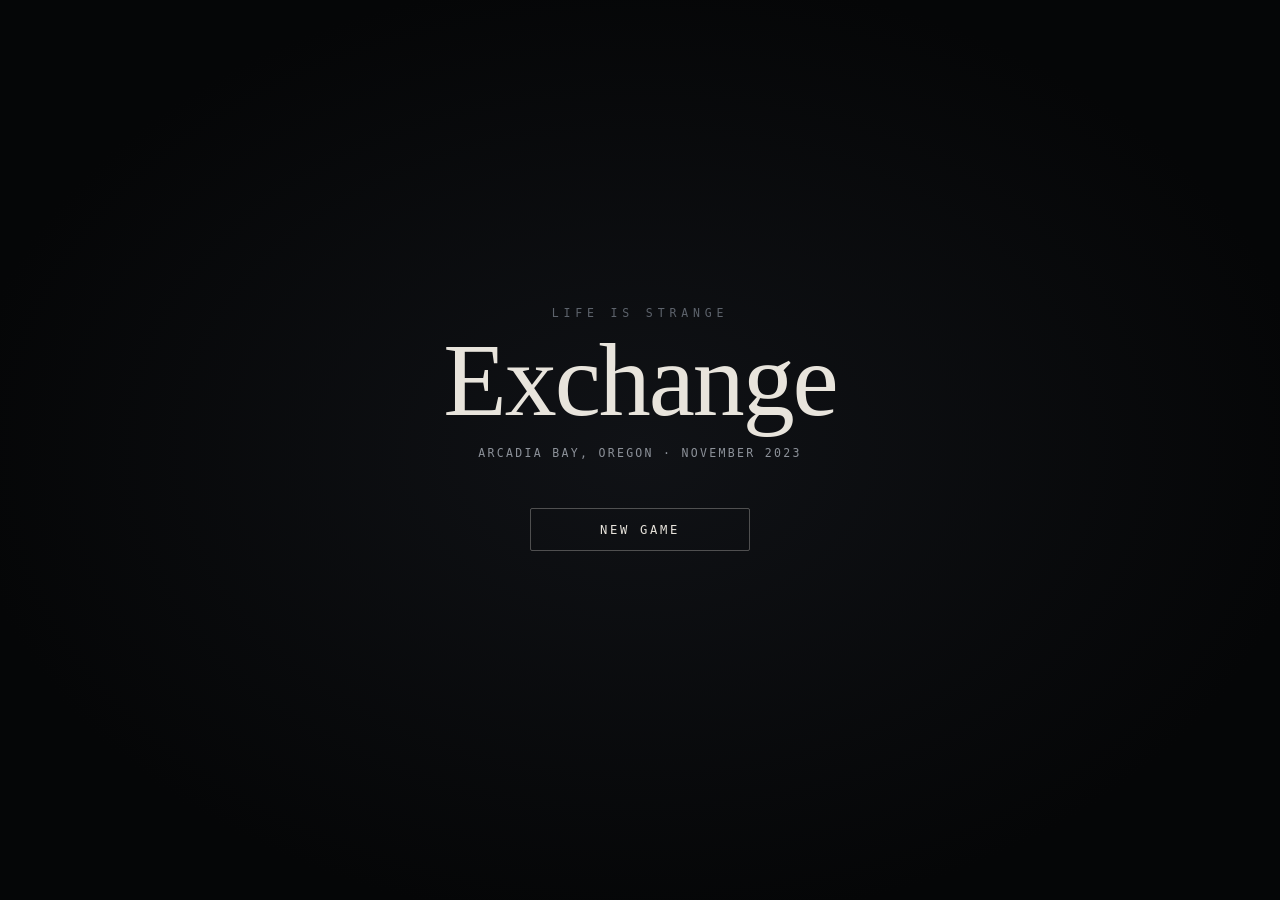
==== index.html @ 0673aedf "Episode 1 complete: engine, script, and the eleven frames Front-end only — HTML, CSS, vanilla JS. No" ====
<!DOCTYPE html>
<html lang="en">
<head>
  <meta charset="UTF-8">
  <meta name="viewport" content="width=device-width, initial-scale=1.0">
  <title>Life Is Strange: Exchange</title>
  <link rel="stylesheet" href="css/reset.css">
  <link rel="stylesheet" href="css/theme.css">
  <link rel="stylesheet" href="css/layout.css">
  <link rel="stylesheet" href="css/dialogue.css">
  <link rel="stylesheet" href="css/thoughts.css">
  <link rel="stylesheet" href="css/beacon.css">
  <link rel="stylesheet" href="css/anomaly.css">
</head>
<body>

  <!-- ===== Main viewport ===== -->
  <main id="stage" class="stage" aria-label="Game viewport">
    <div id="backdrop" class="backdrop"></div>
    <div id="portraits" class="portraits" aria-hidden="true"></div>
    <div class="grain" aria-hidden="true"></div>
    <div class="vignette" aria-hidden="true"></div>

    <!-- [ ] place & time banner — Creative Director's field -->
    <header id="slate" class="slate" hidden>
      <span id="slate-location" class="slate__location"></span>
      <span id="slate-time" class="slate__time"></span>
      <span id="slate-weather" class="slate__weather"></span>
    </header>

    <!-- Silent Empathy: internal thoughts, deliberately not buttons -->
    <div id="thoughts" class="thoughts" role="group" aria-label="Internal thoughts" hidden></div>

    <!-- ===== Dialogue engine ===== -->
    <section id="dialogue" class="dialogue" role="log" aria-live="polite" hidden>
      <div class="dialogue__box">
        <p id="speaker" class="dialogue__speaker" hidden></p>
        <p id="action" class="dialogue__action" hidden></p>
        <p id="line" class="dialogue__line"></p>
        <span id="advance" class="dialogue__advance" aria-hidden="true">▾</span>
      </div>
    </section>

    <!-- Episode 1 set piece: the eleven frames, shown rather than described -->
    <div id="anomaly" class="anomaly" role="dialog" aria-label="Footage viewer" hidden></div>

    <button id="beacon-toggle" class="beacon-toggle" aria-controls="beacon" aria-expanded="false">
      <span class="beacon-toggle__glyph" aria-hidden="true">◗</span>
      <span class="beacon-toggle__label">Beacon</span>
      <span id="beacon-badge" class="beacon-toggle__badge" hidden>0</span>
    </button>
  </main>

  <!-- ===== Beacon: slide-out phone ===== -->
  <aside id="beacon" class="beacon" aria-label="Beacon" aria-hidden="true">
    <div class="beacon__device">
      <div class="beacon__statusbar">
        <span id="beacon-carrier">ARCADIA BAY</span>
        <span id="beacon-clock">7:42</span>
        <span class="beacon__battery" aria-label="Battery">▮</span>
      </div>
      <div id="beacon-screen" class="beacon__screen"></div>
      <button id="beacon-home" class="beacon__home" aria-label="Home">◯</button>
    </div>
  </aside>

  <!-- ===== Title / menu ===== -->
  <div id="menu" class="menu">
    <div class="menu__inner">
      <p class="menu__eyebrow">Life Is Strange</p>
      <h1 class="menu__title">Exchange</h1>
      <p class="menu__sub">Arcadia Bay, Oregon &middot; November 2023</p>
      <div class="menu__actions">
        <button id="btn-continue" class="menu__btn" hidden>Continue</button>
        <button id="btn-new" class="menu__btn menu__btn--primary">New Game</button>
      </div>
      <p id="menu-note" class="menu__note"></p>
    </div>
  </div>

  <script type="module" src="js/main.js"></script>
</body>
</html>
---- css/theme.css ----
/* Late-autumn Arcadia Bay: rust, moss, fog. Cold blue reserved for night + water. */

:root {
  --ink:            #0b0c0e;
  --ink-soft:       #14161a;
  --fog:            #8c9199;
  --fog-dim:        #5d636c;
  --bone:           #e8e4dc;
  --bone-dim:       #b9b3a8;

  --rust:           #b4623a;
  --rust-dim:       #7d4529;
  --moss:           #6d7a5c;
  --amber-warm:     #d9a441;
  --cold:           #4d7a97;
  --cold-deep:      #24384a;

  --accent:         var(--rust);
  --thought:        #cfd6dd;

  --box-bg:         rgba(9, 10, 12, 0.86);
  --box-edge:       rgba(232, 228, 220, 0.14);

  --font-display:   ui-serif, Georgia, "Times New Roman", serif;
  --font-body:      ui-sans-serif, system-ui, -apple-system, "Segoe UI", Roboto, sans-serif;
  --font-mono:      ui-monospace, "Cascadia Mono", Consolas, monospace;

  --ease:           cubic-bezier(0.22, 0.61, 0.36, 1);
  --slow:           720ms;
  --med:            340ms;
  --fast:           160ms;

  --stage-max:      1600px;
  --beacon-w:       clamp(300px, 26vw, 360px);
}

/* Background placeholders. Swap these class bodies for real art later —
   nothing in /js references the gradients, only the class name. */
.bg--void        { background: radial-gradient(circle at 50% 40%, #16181c, #08090b 70%); }

.bg--dorm-morning {
  background:
    linear-gradient(180deg, rgba(217,164,65,0.10) 0%, rgba(0,0,0,0) 42%),
    linear-gradient(100deg, #2a2b2e 0%, #33343a 38%, #4a4640 62%, #262728 100%);
}

.bg--hallway {
  background:
    linear-gradient(180deg, rgba(140,145,153,0.14), rgba(0,0,0,0) 55%),
    linear-gradient(90deg, #24262a, #34363c 50%, #1e2023);
}

.bg--lighthouse-dusk {
  background:
    radial-gradient(ellipse at 72% 30%, rgba(217,164,65,0.22), rgba(0,0,0,0) 55%),
    linear-gradient(180deg, #3a3f4a 0%, #2b323d 45%, #171b21 100%);
}

.bg--pool-night {
  background:
    radial-gradient(ellipse at 50% 75%, rgba(77,122,151,0.38), rgba(0,0,0,0) 62%),
    linear-gradient(180deg, #0d1319 0%, #142230 60%, #0a1016 100%);
}

.bg--diner {
  background:
    radial-gradient(ellipse at 22% 38%, rgba(217,164,65,0.20), rgba(0,0,0,0) 52%),
    linear-gradient(120deg, #2c2622 0%, #3d332a 40%, #241f1c 100%);
}

.bg--studio {
  background:
    linear-gradient(180deg, rgba(232,228,220,0.09), rgba(0,0,0,0) 40%),
    linear-gradient(115deg, #2a2d2e 0%, #34383a 45%, #202324 100%);
}

.bg--quad {
  background:
    radial-gradient(ellipse at 60% 22%, rgba(140,145,153,0.20), rgba(0,0,0,0) 58%),
    linear-gradient(170deg, #3b4038 0%, #2f3630 48%, #1d211d 100%);
}

.bg--rear-steps {
  background:
    radial-gradient(ellipse at 30% 82%, rgba(217,164,65,0.12), rgba(0,0,0,0) 50%),
    linear-gradient(190deg, #262a2f 0%, #1e2226 55%, #14171a 100%);
}

.bg--media-lab {
  background:
    radial-gradient(ellipse at 48% 58%, rgba(77,122,151,0.24), rgba(0,0,0,0) 55%),
    linear-gradient(180deg, #14181d 0%, #191e24 50%, #0c0f12 100%);
}

.bg--dorm-night {
  background:
    radial-gradient(ellipse at 62% 66%, rgba(77,122,151,0.18), rgba(0,0,0,0) 48%),
    linear-gradient(200deg, #12151a 0%, #171b21 55%, #0a0c0f 100%);
}
---- css/layout.css ----
body {
  background: var(--ink);
  color: var(--bone);
  font-family: var(--font-body);
  overflow: hidden;
}

/* ===== Stage ===== */
.stage {
  position: relative;
  width: 100%;
  height: 100dvh;
  overflow: hidden;
  cursor: pointer;
}

.backdrop {
  position: absolute;
  inset: -2%;
  transition: opacity var(--slow) var(--ease), filter var(--slow) var(--ease);
  animation: drift 38s ease-in-out infinite alternate;
}

@keyframes drift {
  from { transform: scale(1.04) translate3d(-0.6%, -0.4%, 0); }
  to   { transform: scale(1.09) translate3d(0.6%, 0.4%, 0); }
}

.backdrop.is-dimmed { filter: brightness(0.55) saturate(0.8); }

/* ===== Grain + vignette (cheap, CSS-only) ===== */
.grain {
  position: absolute;
  inset: 0;
  pointer-events: none;
  opacity: 0.28;
  mix-blend-mode: overlay;
  background-image: url("data:image/svg+xml,%3Csvg xmlns='http://www.w3.org/2000/svg' width='140' height='140'%3E%3Cfilter id='n'%3E%3CfeTurbulence type='fractalNoise' baseFrequency='0.85' numOctaves='3'/%3E%3C/filter%3E%3Crect width='140' height='140' filter='url(%23n)' opacity='0.5'/%3E%3C/svg%3E");
  animation: grain-shift 900ms steps(3) infinite;
}

@keyframes grain-shift {
  0%   { transform: translate(0, 0); }
  33%  { transform: translate(-3px, 2px); }
  66%  { transform: translate(2px, -3px); }
  100% { transform: translate(0, 0); }
}

.vignette {
  position: absolute;
  inset: 0;
  pointer-events: none;
  background: radial-gradient(ellipse at 50% 45%, rgba(0,0,0,0) 42%, rgba(0,0,0,0.72) 100%);
}

/* ===== [ ] Place & time slate ===== */
.slate {
  position: absolute;
  top: clamp(1.6rem, 5vh, 3.4rem);
  left: clamp(1.6rem, 5vw, 4rem);
  display: flex;
  flex-direction: column;
  gap: 0.28rem;
  padding-left: 0.95rem;
  border-left: 1px solid var(--accent);
  animation: slate-in 1.1s var(--ease) both;
  pointer-events: none;
}

@keyframes slate-in {
  from { opacity: 0; transform: translateX(-12px); }
  to   { opacity: 1; transform: none; }
}

.slate.is-fading { opacity: 0; transition: opacity 1.4s var(--ease); }

.slate__location {
  font-family: var(--font-display);
  font-size: clamp(1.05rem, 2vw, 1.45rem);
  letter-spacing: 0.01em;
  color: var(--bone);
}

.slate__time,
.slate__weather {
  font-family: var(--font-mono);
  font-size: 0.74rem;
  letter-spacing: 0.14em;
  text-transform: uppercase;
  color: var(--fog);
}

.slate__weather { color: var(--fog-dim); }

/* ===== Portraits (CSS placeholders — drop real art into /assets/portraits later) ===== */
.portraits {
  position: absolute;
  inset: 0;
  display: flex;
  align-items: flex-end;
  justify-content: center;
  gap: 4vw;
  padding-bottom: 21vh;
}

.portrait {
  --hue: 30;
  position: relative;
  width: clamp(120px, 13vw, 190px);
  aspect-ratio: 3 / 4;
  border-radius: 3px;
  display: grid;
  place-items: center;
  background:
    linear-gradient(170deg,
      hsl(var(--hue) 22% 34% / 0.92),
      hsl(var(--hue) 18% 14% / 0.95));
  box-shadow: 0 24px 60px rgba(0,0,0,0.55);
  filter: brightness(0.42) saturate(0.55);
  transform: translateY(10px);
  opacity: 0;
  transition:
    filter var(--med) var(--ease),
    transform var(--med) var(--ease),
    opacity var(--med) var(--ease);
}

.portrait.is-visible { opacity: 1; transform: none; }
.portrait.is-speaking { filter: none; transform: translateY(-8px); }

.portrait__initials {
  font-family: var(--font-display);
  font-size: clamp(1.6rem, 3vw, 2.4rem);
  letter-spacing: 0.06em;
  color: hsl(var(--hue) 30% 88% / 0.5);
}

.portrait__name {
  position: absolute;
  bottom: -1.6rem;
  font-family: var(--font-mono);
  font-size: 0.66rem;
  letter-spacing: 0.16em;
  text-transform: uppercase;
  color: var(--fog-dim);
}

/* ===== Title menu ===== */
.menu {
  position: fixed;
  inset: 0;
  z-index: 40;
  display: grid;
  place-items: center;
  background: radial-gradient(ellipse at 50% 50%, #101216, #050607 75%);
  transition: opacity var(--slow) var(--ease), visibility var(--slow);
}

.menu.is-gone { opacity: 0; visibility: hidden; pointer-events: none; }

.menu__inner { text-align: center; padding: 2rem; }

.menu__eyebrow {
  font-family: var(--font-mono);
  font-size: 0.72rem;
  letter-spacing: 0.42em;
  text-transform: uppercase;
  color: var(--fog-dim);
  margin-bottom: 0.7rem;
}

.menu__title {
  font-family: var(--font-display);
  font-weight: 400;
  font-size: clamp(3rem, 9vw, 6.5rem);
  line-height: 0.95;
  letter-spacing: -0.02em;
  color: var(--bone);
}

.menu__sub {
  margin-top: 1rem;
  font-family: var(--font-mono);
  font-size: 0.72rem;
  letter-spacing: 0.2em;
  text-transform: uppercase;
  color: var(--fog);
}

.menu__actions {
  margin-top: 3rem;
  display: flex;
  flex-direction: column;
  gap: 0.75rem;
  align-items: center;
}

.menu__btn {
  min-width: 220px;
  padding: 0.85rem 1.5rem;
  font-family: var(--font-mono);
  font-size: 0.76rem;
  letter-spacing: 0.22em;
  text-transform: uppercase;
  color: var(--bone-dim);
  border: 1px solid var(--box-edge);
  border-radius: 2px;
  transition: color var(--fast), border-color var(--fast), background var(--fast);
}

.menu__btn:hover {
  color: var(--bone);
  border-color: var(--accent);
  background: rgba(180, 98, 58, 0.08);
}

.menu__btn--primary { color: var(--bone); border-color: rgba(232,228,220,0.3); }

.menu__note {
  margin-top: 2rem;
  font-family: var(--font-mono);
  font-size: 0.66rem;
  letter-spacing: 0.1em;
  color: var(--fog-dim);
  min-height: 1em;
}

@media (prefers-reduced-motion: reduce) {
  .backdrop, .grain { animation: none; }
  * { transition-duration: 1ms !important; }
}
---- css/dialogue.css ----
.dialogue {
  position: absolute;
  left: 50%;
  bottom: clamp(1.4rem, 4vh, 3rem);
  transform: translateX(-50%);
  width: min(92vw, 900px);
  z-index: 10;
  animation: box-in var(--med) var(--ease) both;
}

@keyframes box-in {
  from { opacity: 0; transform: translate(-50%, 14px); }
  to   { opacity: 1; transform: translate(-50%, 0); }
}

.dialogue__box {
  position: relative;
  padding: 1.5rem clamp(1.4rem, 3vw, 2.4rem) 1.7rem;
  background: var(--box-bg);
  border-top: 1px solid var(--box-edge);
  border-radius: 2px;
  backdrop-filter: blur(14px) saturate(0.85);
  -webkit-backdrop-filter: blur(14px) saturate(0.85);
  box-shadow: 0 -8px 50px rgba(0,0,0,0.5);
  min-height: 8.2rem;
}

/* thin accent rule that picks up the speaker's hue */
.dialogue__box::before {
  content: "";
  position: absolute;
  top: -1px;
  left: 0;
  width: 3.5rem;
  height: 1px;
  background: hsl(var(--speaker-hue, 20) 55% 60%);
  transition: width var(--med) var(--ease), background var(--med) var(--ease);
}

.dialogue__speaker {
  font-family: var(--font-mono);
  font-size: 0.72rem;
  letter-spacing: 0.26em;
  text-transform: uppercase;
  color: hsl(var(--speaker-hue, 20) 45% 68%);
  margin-bottom: 0.6rem;
}

.dialogue__action {
  font-family: var(--font-body);
  font-style: italic;
  font-size: 0.86rem;
  color: var(--fog);
  margin-bottom: 0.5rem;
}

.dialogue__action::before { content: "("; }
.dialogue__action::after  { content: ")"; }

.dialogue__line {
  font-size: clamp(1.02rem, 1.55vw, 1.24rem);
  line-height: 1.62;
  color: var(--bone);
  min-height: 1.62em;
}

/* Fiz's internal monologue. It carries most of the characterisation and all of
   the unreliable narration, so it must never be mistaken for someone speaking:
   no speaker plate, no accent rule, no hard edge — a different voice entirely. */
.dialogue.is-thought .dialogue__box {
  background: rgba(7, 8, 10, 0.62);
  border-top-color: transparent;
  box-shadow: none;
}

.dialogue.is-thought .dialogue__box::before { width: 0; }

.dialogue.is-thought .dialogue__line {
  font-family: var(--font-display);
  font-style: italic;
  font-size: clamp(1rem, 1.5vw, 1.18rem);
  color: var(--thought);
  opacity: 0.9;
  letter-spacing: 0.012em;
  text-shadow: 0 2px 22px rgba(0, 0, 0, 0.85);
}

.dialogue__caret {
  display: inline-block;
  width: 0.55ch;
  margin-left: 0.08em;
  background: var(--accent);
  animation: blink 1s steps(2) infinite;
}

@keyframes blink { 50% { opacity: 0; } }

.dialogue__advance {
  position: absolute;
  right: 1.3rem;
  bottom: 0.85rem;
  font-size: 0.8rem;
  color: var(--fog-dim);
  opacity: 0;
  transition: opacity var(--fast);
  animation: nudge 1.5s ease-in-out infinite;
}

.dialogue.is-ready .dialogue__advance { opacity: 1; }

@keyframes nudge {
  0%, 100% { transform: translateY(0); }
  50%      { transform: translateY(3px); }
}
---- css/thoughts.css ----
/* Silent Empathy.
   These must never read as UI. No borders, no fills, no hit-boxes you can see.
   Intrusive thought first, interface second.

   Two kinds, and the difference between them IS the mechanic:
     .thought--spoken  — something Fiz says out loud. Upright, quoted, present.
     .thought--silent  — something he does, or pointedly doesn't. Drifting, italic.
   Choosing silence has to feel like a choice, not like declining to pick one. */

.thoughts {
  position: absolute;
  left: 50%;
  bottom: 26vh;
  transform: translateX(-50%);
  z-index: 12;
  width: min(88vw, 780px);
  display: flex;
  flex-direction: column;
  align-items: center;
  gap: clamp(1.5rem, 4vh, 2.9rem);
  pointer-events: none;
}

.thoughts.is-open { pointer-events: auto; }

.thought {
  position: relative;
  padding: 0.35rem 0.9rem;
  font-family: var(--font-display);
  font-style: italic;
  font-size: clamp(1.02rem, 1.7vw, 1.34rem);
  line-height: 1.4;
  text-align: center;
  color: var(--thought);
  opacity: 0;
  letter-spacing: 0.035em;
  text-shadow: 0 2px 24px rgba(0,0,0,0.9);
  transition:
    opacity var(--med) var(--ease),
    letter-spacing var(--med) var(--ease),
    filter var(--med) var(--ease);
  animation: thought-breathe 7s ease-in-out infinite;
  will-change: transform, opacity;
}

/* staggered surfacing — thoughts don't arrive as a list, they arrive one at a time */
.thought.is-surfaced { opacity: 0.34; }
.thought:nth-child(1) { animation-delay: 0s;    transition-delay: 0ms; }
.thought:nth-child(2) { animation-delay: -2.3s; transition-delay: 220ms; }
.thought:nth-child(3) { animation-delay: -4.6s; transition-delay: 440ms; }
.thought:nth-child(4) { animation-delay: -1.1s; transition-delay: 660ms; }

@keyframes thought-breathe {
  0%, 100% { transform: translate3d(0, 0, 0); }
  25%      { transform: translate3d(-4px, -6px, 0); }
  50%      { transform: translate3d(3px, -2px, 0); }
  75%      { transform: translate3d(-2px, 5px, 0); }
}

/* approach, don't click: it resolves as you get near it */
.thought:hover,
.thought:focus-visible {
  opacity: 1;
  letter-spacing: 0.005em;
  filter: drop-shadow(0 0 18px rgba(207, 214, 221, 0.16));
  outline: none;
}

/* the only "affordance" — a hairline that draws itself under the thought */
.thought::after {
  content: "";
  position: absolute;
  left: 50%;
  bottom: 0;
  width: 0;
  height: 1px;
  background: linear-gradient(90deg,
    rgba(207,214,221,0) 0%,
    rgba(207,214,221,0.55) 50%,
    rgba(207,214,221,0) 100%);
  transform: translateX(-50%);
  transition: width var(--med) var(--ease);
}

.thought:hover::after,
.thought:focus-visible::after { width: 100%; }

/* ---- spoken: it sits up and waits to be said ---- */
.thought--spoken {
  font-family: var(--font-body);
  font-style: normal;
  font-size: clamp(0.98rem, 1.5vw, 1.16rem);
  letter-spacing: 0.005em;
  color: var(--bone);
  animation: none;                 /* speech doesn't drift */
}

.thought--spoken.is-surfaced { opacity: 0.46; }

.thought--spoken::before,
.thought--spoken::after {
  color: var(--accent);
  opacity: 0.55;
}

.thought--spoken::before { content: "“"; margin-right: 0.1em; }

/* the hairline lives on ::after for silent thoughts, so spoken ones get a
   closing quote instead and their own underline via box-shadow on hover */
.thought--spoken::after {
  content: "”";
  position: static;
  width: auto;
  height: auto;
  background: none;
  transform: none;
  margin-left: 0.1em;
}

.thought--spoken:hover,
.thought--spoken:focus-visible {
  box-shadow: inset 0 -1px 0 rgba(180, 98, 58, 0.5);
}

/* ---- silent: it drifts, because it is a thought ---- */
.thought--silent { color: var(--thought); }

.thought--silent.is-surfaced { opacity: 0.32; }

/* the unchosen thoughts don't vanish — they sink */
.thought.is-dismissed {
  opacity: 0;
  filter: blur(3px);
  transform: translateY(10px);
  transition: opacity var(--med) var(--ease),
              filter var(--med) var(--ease),
              transform var(--med) var(--ease);
}

.thought.is-chosen {
  opacity: 1;
  letter-spacing: 0.005em;
  animation: none;
  transition: opacity var(--slow) var(--ease);
}

/* while thoughts are up, the world recedes */
.stage.is-thinking .dialogue { opacity: 0.25; transition: opacity var(--med) var(--ease); }
.stage.is-thinking .portrait { filter: brightness(0.3) saturate(0.4) blur(1.5px); }

@media (prefers-reduced-motion: reduce) {
  .thought { animation: none; }
}
---- css/beacon.css ----
/* Beacon — the slide-out phone. Named to keep 'Nexus' free for the in-world chat app. */

.beacon-toggle {
  position: absolute;
  right: 0;
  top: 50%;
  transform: translateY(-50%);
  z-index: 20;
  display: flex;
  flex-direction: column;
  align-items: center;
  gap: 0.55rem;
  padding: 1.1rem 0.55rem;
  background: rgba(9,10,12,0.72);
  border: 1px solid var(--box-edge);
  border-right: none;
  border-radius: 4px 0 0 4px;
  backdrop-filter: blur(10px);
  -webkit-backdrop-filter: blur(10px);
  color: var(--fog);
  transition: color var(--fast), background var(--fast), transform var(--med) var(--ease);
}

.beacon-toggle:hover { color: var(--bone); background: rgba(20,22,26,0.9); }

.beacon-toggle__glyph { font-size: 0.9rem; }

.beacon-toggle__label {
  writing-mode: vertical-rl;
  font-family: var(--font-mono);
  font-size: 0.62rem;
  letter-spacing: 0.28em;
  text-transform: uppercase;
}

.beacon-toggle__badge {
  position: absolute;
  top: 0.45rem;
  left: -0.45rem;
  min-width: 1.15rem;
  height: 1.15rem;
  padding: 0 0.25rem;
  display: grid;
  place-items: center;
  border-radius: 999px;
  background: var(--rust);
  color: #fff;
  font-family: var(--font-mono);
  font-size: 0.6rem;
}

.beacon-toggle.is-open { transform: translateY(-50%) translateX(calc(-1 * var(--beacon-w))); }

/* ===== Device ===== */
.beacon {
  position: fixed;
  top: 0;
  right: 0;
  z-index: 30;
  width: var(--beacon-w);
  height: 100dvh;
  padding: clamp(0.6rem, 2vh, 1.4rem) 0.7rem;
  transform: translateX(100%);
  transition: transform var(--med) var(--ease);
  pointer-events: none;
}

.beacon.is-open { transform: none; pointer-events: auto; }

.beacon__device {
  display: flex;
  flex-direction: column;
  height: 100%;
  background: #07080a;
  border: 1px solid rgba(232,228,220,0.1);
  border-radius: 22px;
  overflow: hidden;
  box-shadow: -20px 0 70px rgba(0,0,0,0.7), inset 0 0 0 4px #101216;
}

.beacon__statusbar {
  display: flex;
  align-items: center;
  justify-content: space-between;
  padding: 0.85rem 1.2rem 0.5rem;
  font-family: var(--font-mono);
  font-size: 0.6rem;
  letter-spacing: 0.16em;
  color: var(--fog-dim);
}

.beacon__screen {
  flex: 1;
  overflow-y: auto;
  overscroll-behavior: contain;
  padding: 0.5rem 0.9rem 1.2rem;
  scrollbar-width: thin;
  scrollbar-color: rgba(232,228,220,0.18) transparent;
}

.beacon__screen::-webkit-scrollbar { width: 4px; }
.beacon__screen::-webkit-scrollbar-thumb { background: rgba(232,228,220,0.18); border-radius: 4px; }

.beacon__home {
  padding: 0.6rem;
  color: var(--fog-dim);
  font-size: 0.85rem;
  border-top: 1px solid rgba(232,228,220,0.07);
  transition: color var(--fast);
}

.beacon__home:hover { color: var(--bone); }

/* ===== Home: app grid ===== */
.appgrid {
  display: grid;
  grid-template-columns: repeat(4, 1fr);
  gap: 0.55rem 0.35rem;
  padding: 0.9rem 0.2rem;
}

.app {
  --hue: 200;
  display: flex;
  flex-direction: column;
  align-items: center;
  gap: 0.4rem;
  padding: 0.3rem 0.1rem;
  border-radius: 10px;
  transition: background var(--fast);
}

.app:hover { background: rgba(232,228,220,0.05); }

.app__icon {
  position: relative;
  width: 44px;
  height: 44px;
  display: grid;
  place-items: center;
  border-radius: 12px;
  font-size: 1.1rem;
  color: hsl(var(--hue) 60% 88%);
  background: linear-gradient(155deg, hsl(var(--hue) 45% 32%), hsl(var(--hue) 55% 16%));
  box-shadow: inset 0 1px 0 hsl(var(--hue) 60% 55% / 0.35);
}

.app__badge {
  position: absolute;
  top: -4px;
  right: -4px;
  min-width: 16px;
  height: 16px;
  padding: 0 4px;
  display: grid;
  place-items: center;
  border-radius: 999px;
  background: var(--rust);
  color: #fff;
  font-family: var(--font-mono);
  font-size: 0.55rem;
}

.app__name {
  font-family: var(--font-mono);
  font-size: 0.58rem;
  letter-spacing: 0.05em;
  color: var(--fog);
}

/* ===== App views ===== */
.appview__head {
  position: sticky;
  top: 0;
  z-index: 2;
  display: flex;
  align-items: baseline;
  justify-content: space-between;
  gap: 0.5rem;
  padding: 0.55rem 0.2rem 0.7rem;
  background: linear-gradient(#07080a 72%, rgba(7,8,10,0));
}

.appview__title {
  font-family: var(--font-display);
  font-size: 1.05rem;
  color: hsl(var(--hue, 200) 50% 82%);
}

.appview__meta {
  font-family: var(--font-mono);
  font-size: 0.55rem;
  letter-spacing: 0.14em;
  text-transform: uppercase;
  color: var(--fog-dim);
}

.card {
  padding: 0.7rem 0.75rem;
  margin-bottom: 0.5rem;
  background: rgba(232,228,220,0.035);
  border: 1px solid rgba(232,228,220,0.06);
  border-radius: 10px;
}

.card__top {
  display: flex;
  align-items: baseline;
  gap: 0.4rem;
  margin-bottom: 0.3rem;
}

.card__author { font-size: 0.76rem; color: var(--bone-dim); }

.card__handle,
.card__sub {
  font-family: var(--font-mono);
  font-size: 0.58rem;
  color: var(--fog-dim);
}

.card__body { font-size: 0.8rem; line-height: 1.5; color: var(--bone); }

/* chat */
.msg { display: flex; gap: 0.5rem; margin-bottom: 0.6rem; }

.msg__avatar {
  --hue: 200;
  flex: 0 0 26px;
  height: 26px;
  border-radius: 50%;
  display: grid;
  place-items: center;
  font-family: var(--font-mono);
  font-size: 0.5rem;
  color: hsl(var(--hue) 50% 88%);
  background: hsl(var(--hue) 35% 26%);
}

.msg__from {
  font-family: var(--font-mono);
  font-size: 0.58rem;
  letter-spacing: 0.1em;
  text-transform: uppercase;
  color: hsl(var(--hue, 200) 45% 70%);
  margin-bottom: 0.15rem;
}

.msg__text { font-size: 0.79rem; line-height: 1.5; color: var(--bone-dim); }

/* photo tiles */
.tiles { display: grid; grid-template-columns: repeat(2, 1fr); gap: 0.35rem; }

.tile {
  --hue: 300;
  aspect-ratio: 1;
  border-radius: 8px;
  padding: 0.45rem;
  display: flex;
  align-items: flex-end;
  background: linear-gradient(160deg, hsl(var(--hue) 30% 38%), hsl(var(--hue) 25% 14%));
}

.tile__caption {
  font-size: 0.58rem;
  line-height: 1.35;
  color: rgba(255,255,255,0.82);
  text-shadow: 0 1px 6px rgba(0,0,0,0.8);
}

/* streams */
.stream { display: flex; gap: 0.55rem; margin-bottom: 0.55rem; align-items: center; }

.stream__thumb {
  --hue: 186;
  flex: 0 0 62px;
  height: 38px;
  border-radius: 5px;
  background: linear-gradient(140deg, hsl(var(--hue) 40% 34%), hsl(var(--hue) 45% 12%));
}

.stream__live {
  display: inline-block;
  margin-right: 0.35rem;
  padding: 0.05rem 0.28rem;
  border-radius: 3px;
  background: #c0392b;
  color: #fff;
  font-family: var(--font-mono);
  font-size: 0.48rem;
  letter-spacing: 0.1em;
}

/* music */
.nowplaying {
  padding: 1.2rem 0.9rem;
  text-align: center;
  border-radius: 12px;
  background: linear-gradient(165deg, hsl(156 30% 24%), hsl(156 28% 10%));
  margin-bottom: 0.8rem;
}

.nowplaying__title { font-family: var(--font-display); font-size: 1.15rem; color: var(--bone); }
.nowplaying__artist { font-size: 0.75rem; color: var(--bone-dim); margin-top: 0.15rem; }
.nowplaying__album {
  font-family: var(--font-mono);
  font-size: 0.55rem;
  letter-spacing: 0.14em;
  text-transform: uppercase;
  color: var(--fog);
  margin-top: 0.5rem;
}

.beacon__empty {
  padding: 3rem 1rem;
  text-align: center;
  font-family: var(--font-mono);
  font-size: 0.62rem;
  letter-spacing: 0.14em;
  color: var(--fog-dim);
}

@media (max-width: 640px) {
  :root { --beacon-w: 100vw; }
  .beacon__device { border-radius: 0; }
}
---- css/anomaly.css ----
/* The Episode 1 media-lab set piece. Deliberately looks like a scrub bar in an
   edit suite, not like game UI — the player is doing what Fiz is doing. */

.anomaly {
  position: absolute;
  inset: 0;
  z-index: 25;
  display: grid;
  place-items: center;
  background: rgba(4, 5, 6, 0.9);
  backdrop-filter: blur(6px);
  -webkit-backdrop-filter: blur(6px);
  opacity: 0;
  transition: opacity var(--med) var(--ease);
}

.anomaly.is-open { opacity: 1; }

.anomaly__shell {
  width: min(92vw, 700px);
  display: flex;
  flex-direction: column;
  gap: 0.75rem;
}

.anomaly__canvas {
  width: 100%;
  height: auto;
  border: 1px solid rgba(232, 228, 220, 0.14);
  border-radius: 2px;
  background: #11151a;
  box-shadow: 0 30px 80px rgba(0, 0, 0, 0.7);
  image-rendering: auto;
}

.anomaly__bar {
  display: flex;
  align-items: center;
  gap: 0.9rem;
  padding: 0.55rem 0.8rem;
  background: rgba(14, 16, 19, 0.9);
  border: 1px solid rgba(232, 228, 220, 0.08);
  border-radius: 3px;
}

.anomaly__tc {
  flex: 0 0 auto;
  font-family: var(--font-mono);
  font-size: 0.68rem;
  letter-spacing: 0.08em;
  color: var(--amber-warm);
  font-variant-numeric: tabular-nums;
}

.anomaly__scrub {
  flex: 1;
  appearance: none;
  height: 3px;
  border-radius: 2px;
  background: rgba(232, 228, 220, 0.18);
  cursor: pointer;
}

.anomaly__scrub::-webkit-slider-thumb {
  appearance: none;
  width: 11px;
  height: 11px;
  border-radius: 50%;
  background: var(--bone);
  border: none;
}

.anomaly__scrub::-moz-range-thumb {
  width: 11px;
  height: 11px;
  border: none;
  border-radius: 50%;
  background: var(--bone);
}

.anomaly__transport { display: flex; gap: 0.3rem; }

.anomaly__btn {
  min-width: 30px;
  padding: 0.2rem 0.35rem;
  font-size: 0.62rem;
  color: var(--fog);
  border: 1px solid rgba(232, 228, 220, 0.1);
  border-radius: 2px;
  transition: color var(--fast), border-color var(--fast);
}

.anomaly__btn:hover { color: var(--bone); border-color: rgba(232, 228, 220, 0.3); }

.anomaly__hint {
  text-align: center;
  font-family: var(--font-mono);
  font-size: 0.62rem;
  letter-spacing: 0.18em;
  text-transform: uppercase;
  color: var(--fog-dim);
  opacity: 0;
  transition: opacity 1.4s var(--ease);
}

.anomaly__hint.is-shown { opacity: 1; }

.anomaly__continue {
  align-self: center;
  margin-top: 0.4rem;
  padding: 0.6rem 1.8rem;
  font-family: var(--font-mono);
  font-size: 0.68rem;
  letter-spacing: 0.24em;
  text-transform: uppercase;
  color: var(--bone-dim);
  border: 1px solid var(--box-edge);
  border-radius: 2px;
  animation: continue-in 900ms var(--ease) both;
  transition: color var(--fast), border-color var(--fast);
}

.anomaly__continue:hover { color: var(--bone); border-color: var(--accent); }

@keyframes continue-in {
  from { opacity: 0; transform: translateY(8px); }
  to   { opacity: 1; transform: none; }
}
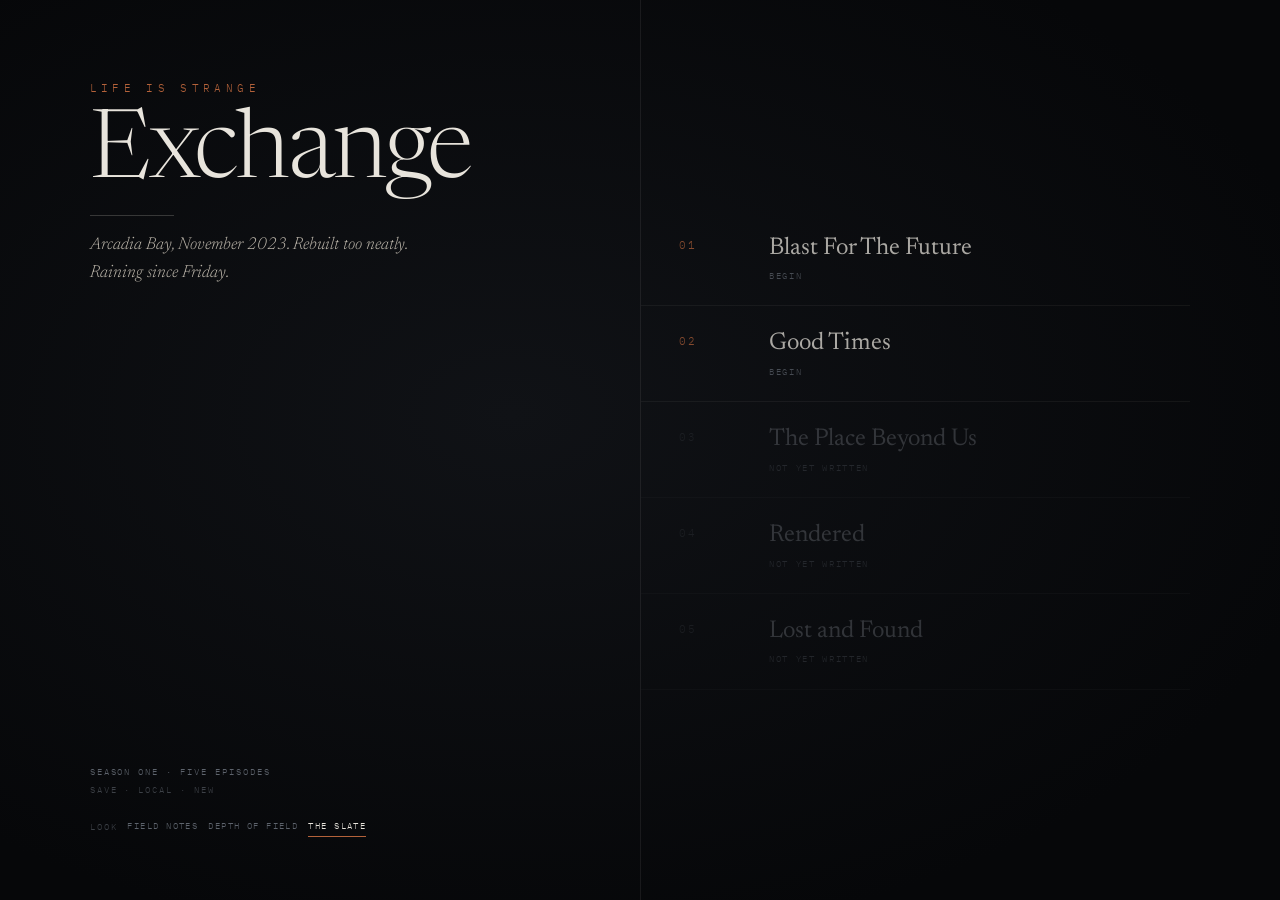
==== commit 22128558: "Adopt the UI redesign: type, three scene directions, choice takeover, Journal Implements the Claude " ====
--- a/index.html
+++ b/index.html
@@ -5,77 +5,150 @@
   <meta name="viewport" content="width=device-width, initial-scale=1.0">
   <title>Life Is Strange: Exchange</title>
   <link rel="stylesheet" href="css/reset.css">
+  <link rel="stylesheet" href="css/fonts.css">
   <link rel="stylesheet" href="css/theme.css">
   <link rel="stylesheet" href="css/layout.css">
   <link rel="stylesheet" href="css/dialogue.css">
-  <link rel="stylesheet" href="css/thoughts.css">
+  <link rel="stylesheet" href="css/choices.css">
   <link rel="stylesheet" href="css/beacon.css">
   <link rel="stylesheet" href="css/anomaly.css">
+  <link rel="stylesheet" href="css/journal.css">
+  <link rel="stylesheet" href="css/title.css">
 </head>
 <body>
 
-  <!-- ===== Main viewport ===== -->
-  <main id="stage" class="stage" aria-label="Game viewport">
+  <!-- data-dir switches the scene layout: A Field Notes · B Depth of Field · C The Slate -->
+  <main id="stage" class="stage" data-dir="C" aria-label="Game viewport">
     <div id="backdrop" class="backdrop"></div>
+    <div class="backdrop__light" aria-hidden="true"></div>
     <div id="portraits" class="portraits" aria-hidden="true"></div>
-    <div class="grain" aria-hidden="true"></div>
-    <div class="vignette" aria-hidden="true"></div>
 
-    <!-- [ ] place & time banner — Creative Director's field -->
+    <!-- persistent scene chrome -->
+    <div class="chrome" aria-hidden="true">
+      <aside class="rail">
+        <div class="rail__top">
+          <span id="rail-clock" class="rail__clock"></span>
+          <span id="rail-epsc" class="rail__epsc"></span>
+        </div>
+        <div class="rail__bottom">
+          <span class="rail__tick"></span>
+          <span id="rail-beat" class="rail__beat"></span>
+        </div>
+      </aside>
+      <div class="chrome__head">
+        <span id="loc-short" class="chrome__loc"></span>
+        <span class="chrome__hr"></span>
+        <span id="chrome-clock" class="chrome__clock"></span>
+      </div>
+    </div>
+
+    <!-- [ ] place & time slate — the Creative Director's field -->
     <header id="slate" class="slate" hidden>
       <span id="slate-location" class="slate__location"></span>
+      <span class="slate__rule"></span>
       <span id="slate-time" class="slate__time"></span>
       <span id="slate-weather" class="slate__weather"></span>
     </header>
 
-    <!-- Silent Empathy: internal thoughts, deliberately not buttons -->
-    <div id="thoughts" class="thoughts" role="group" aria-label="Internal thoughts" hidden></div>
-
-    <!-- ===== Dialogue engine ===== -->
+    <!-- ===== Dialogue ===== -->
     <section id="dialogue" class="dialogue" role="log" aria-live="polite" hidden>
-      <div class="dialogue__box">
-        <p id="speaker" class="dialogue__speaker" hidden></p>
-        <p id="action" class="dialogue__action" hidden></p>
+      <div class="dialogue__plate">
+        <div id="speaker-row" class="dialogue__speaker-row">
+          <span class="dialogue__rule"></span>
+          <span id="speaker" class="dialogue__speaker"></span>
+        </div>
         <p id="line" class="dialogue__line"></p>
-        <span id="advance" class="dialogue__advance" aria-hidden="true">▾</span>
+        <button id="advance" class="dialogue__advance">Continue</button>
       </div>
     </section>
 
-    <!-- Episode 1 set piece: the eleven frames, shown rather than described -->
+    <!-- ===== Silent Empathy: full-frame choice ===== -->
+    <div id="choices" class="choices" role="group" aria-label="What Fiz does next" hidden>
+      <div class="choices__situation">
+        <div class="choices__where">
+          <span class="choices__tick"></span>
+          <span id="sit-loc" class="choices__loc"></span>
+        </div>
+        <span id="sit-speaker" class="choices__sit-speaker"></span>
+        <p id="sit-text" class="choices__sit-text"></p>
+      </div>
+      <div class="choices__panel">
+        <div class="choices__prompt-row">
+          <span class="choices__prompt">You say nothing yet</span>
+          <span class="choices__hr"></span>
+        </div>
+        <div id="choice-list" class="choices__list"></div>
+        <div class="choices__legend">
+          <span><i class="legend--spoken">“ ”</i> Spoken</span>
+          <span><i class="legend--silent">[ ]</i> Unsaid</span>
+        </div>
+      </div>
+    </div>
+
+    <!-- enforced silence -->
+    <div id="hold" class="hold" hidden><span id="hold-label">holding</span></div>
+
+    <div class="grain" aria-hidden="true"></div>
+    <div class="vignette" aria-hidden="true"></div>
+
+    <!-- Episode 1 set piece -->
     <div id="anomaly" class="anomaly" role="dialog" aria-label="Footage viewer" hidden></div>
 
-    <button id="beacon-toggle" class="beacon-toggle" aria-controls="beacon" aria-expanded="false">
-      <span class="beacon-toggle__glyph" aria-hidden="true">◗</span>
-      <span class="beacon-toggle__label">Beacon</span>
-      <span id="beacon-badge" class="beacon-toggle__badge" hidden>0</span>
-    </button>
+    <nav class="hud">
+      <button id="beacon-toggle" class="hud__btn" aria-controls="beacon" aria-expanded="false">
+        Beacon<span id="beacon-badge" class="hud__badge" hidden>0</span>
+      </button>
+      <button id="journal-toggle" class="hud__btn" aria-controls="journal" aria-expanded="false">Journal</button>
+    </nav>
   </main>
 
-  <!-- ===== Beacon: slide-out phone ===== -->
+  <!-- ===== Beacon ===== -->
   <aside id="beacon" class="beacon" aria-label="Beacon" aria-hidden="true">
     <div class="beacon__device">
       <div class="beacon__statusbar">
+        <span id="beacon-clock">7:42</span>
         <span id="beacon-carrier">ARCADIA BAY</span>
-        <span id="beacon-clock">7:42</span>
-        <span class="beacon__battery" aria-label="Battery">▮</span>
+        <span>84%</span>
       </div>
       <div id="beacon-screen" class="beacon__screen"></div>
-      <button id="beacon-home" class="beacon__home" aria-label="Home">◯</button>
     </div>
   </aside>
 
-  <!-- ===== Title / menu ===== -->
-  <div id="menu" class="menu">
-    <div class="menu__inner">
-      <p class="menu__eyebrow">Life Is Strange</p>
-      <h1 class="menu__title">Exchange</h1>
-      <p class="menu__sub">Arcadia Bay, Oregon &middot; November 2023</p>
-      <div class="menu__actions">
-        <button id="btn-continue" class="menu__btn" hidden>Continue</button>
-        <button id="btn-new" class="menu__btn menu__btn--primary">New Game</button>
+  <!-- ===== Journal ===== -->
+  <div id="journal" class="journal" aria-label="Journal" hidden>
+    <div class="journal__head">
+      <span class="journal__title">Journal</span>
+      <span id="journal-count" class="journal__count"></span>
+      <button id="journal-close" class="journal__close" aria-label="Close">Close</button>
+    </div>
+    <div class="journal__body">
+      <div id="journal-cast" class="journal__cast"></div>
+      <div id="journal-detail" class="journal__detail"></div>
+    </div>
+  </div>
+
+  <!-- ===== Title ===== -->
+  <div id="menu" class="title">
+    <div class="title__left">
+      <div class="title__mark">
+        <span class="title__eyebrow">Life Is Strange</span>
+        <h1 class="title__word">Exchange</h1>
+        <span class="title__rule"></span>
+        <p class="title__logline">Arcadia Bay, November 2023. Rebuilt too neatly. Raining since Friday.</p>
       </div>
-      <p id="menu-note" class="menu__note"></p>
+      <div class="title__foot">
+        <span>Season One · Five Episodes</span>
+        <span id="title-save" class="title__save">Save · Local · 214</span>
+        <div class="title__dirs" role="group" aria-label="Visual direction">
+          <span class="title__dirs-label">Look</span>
+          <button class="title__dir" data-dir="A">Field Notes</button>
+          <button class="title__dir" data-dir="B">Depth of Field</button>
+          <button class="title__dir is-on" data-dir="C">The Slate</button>
+        </div>
+      </div>
     </div>
+    <div id="episode-list" class="title__episodes"></div>
+    <p id="menu-note" class="title__note"></p>
   </div>
 
   <script type="module" src="js/main.js"></script>
--- a/css/fonts.css
+++ b/css/fonts.css
@@ -0,0 +1,146 @@
+/* Self-hosted. No external requests — the game must run offline. */
+
+@font-face {
+  font-family: 'IBM Plex Mono';
+  font-style: normal;
+  font-weight: 300;
+  font-display: swap;
+  src: url('../assets/fonts/ibmplexmono-300-normal-latin-ext.woff2') format('woff2');
+  unicode-range: U+0100-02BA, U+02BD-02C5, U+02C7-02CC, U+02CE-02D7, U+02DD-02FF, U+0304, U+0308, U+0329, U+1D00-1DBF, U+1E00-1E9F, U+1EF2-1EFF, U+2020, U+20A0-20AB, U+20AD-20C0, U+2113, U+2C60-2C7F, U+A720-A7FF;
+}
+@font-face {
+  font-family: 'IBM Plex Mono';
+  font-style: normal;
+  font-weight: 300;
+  font-display: swap;
+  src: url('../assets/fonts/ibmplexmono-300-normal-latin.woff2') format('woff2');
+  unicode-range: U+0000-00FF, U+0131, U+0152-0153, U+02BB-02BC, U+02C6, U+02DA, U+02DC, U+0304, U+0308, U+0329, U+2000-206F, U+20AC, U+2122, U+2191, U+2193, U+2212, U+2215, U+FEFF, U+FFFD;
+}
+@font-face {
+  font-family: 'IBM Plex Mono';
+  font-style: normal;
+  font-weight: 400;
+  font-display: swap;
+  src: url('../assets/fonts/ibmplexmono-400-normal-latin-ext.woff2') format('woff2');
+  unicode-range: U+0100-02BA, U+02BD-02C5, U+02C7-02CC, U+02CE-02D7, U+02DD-02FF, U+0304, U+0308, U+0329, U+1D00-1DBF, U+1E00-1E9F, U+1EF2-1EFF, U+2020, U+20A0-20AB, U+20AD-20C0, U+2113, U+2C60-2C7F, U+A720-A7FF;
+}
+@font-face {
+  font-family: 'IBM Plex Mono';
+  font-style: normal;
+  font-weight: 400;
+  font-display: swap;
+  src: url('../assets/fonts/ibmplexmono-400-normal-latin.woff2') format('woff2');
+  unicode-range: U+0000-00FF, U+0131, U+0152-0153, U+02BB-02BC, U+02C6, U+02DA, U+02DC, U+0304, U+0308, U+0329, U+2000-206F, U+20AC, U+2122, U+2191, U+2193, U+2212, U+2215, U+FEFF, U+FFFD;
+}
+@font-face {
+  font-family: 'IBM Plex Mono';
+  font-style: normal;
+  font-weight: 500;
+  font-display: swap;
+  src: url('../assets/fonts/ibmplexmono-500-normal-latin-ext.woff2') format('woff2');
+  unicode-range: U+0100-02BA, U+02BD-02C5, U+02C7-02CC, U+02CE-02D7, U+02DD-02FF, U+0304, U+0308, U+0329, U+1D00-1DBF, U+1E00-1E9F, U+1EF2-1EFF, U+2020, U+20A0-20AB, U+20AD-20C0, U+2113, U+2C60-2C7F, U+A720-A7FF;
+}
+@font-face {
+  font-family: 'IBM Plex Mono';
+  font-style: normal;
+  font-weight: 500;
+  font-display: swap;
+  src: url('../assets/fonts/ibmplexmono-500-normal-latin.woff2') format('woff2');
+  unicode-range: U+0000-00FF, U+0131, U+0152-0153, U+02BB-02BC, U+02C6, U+02DA, U+02DC, U+0304, U+0308, U+0329, U+2000-206F, U+20AC, U+2122, U+2191, U+2193, U+2212, U+2215, U+FEFF, U+FFFD;
+}
+@font-face {
+  font-family: 'IBM Plex Sans';
+  font-style: normal;
+  font-weight: 300;
+  font-display: swap;
+  src: url('../assets/fonts/ibmplexsans-300-normal-latin-ext.woff2') format('woff2');
+  unicode-range: U+0100-02BA, U+02BD-02C5, U+02C7-02CC, U+02CE-02D7, U+02DD-02FF, U+0304, U+0308, U+0329, U+1D00-1DBF, U+1E00-1E9F, U+1EF2-1EFF, U+2020, U+20A0-20AB, U+20AD-20C0, U+2113, U+2C60-2C7F, U+A720-A7FF;
+}
+@font-face {
+  font-family: 'IBM Plex Sans';
+  font-style: normal;
+  font-weight: 300;
+  font-display: swap;
+  src: url('../assets/fonts/ibmplexsans-300-normal-latin.woff2') format('woff2');
+  unicode-range: U+0000-00FF, U+0131, U+0152-0153, U+02BB-02BC, U+02C6, U+02DA, U+02DC, U+0304, U+0308, U+0329, U+2000-206F, U+20AC, U+2122, U+2191, U+2193, U+2212, U+2215, U+FEFF, U+FFFD;
+}
+@font-face {
+  font-family: 'IBM Plex Sans';
+  font-style: normal;
+  font-weight: 400;
+  font-display: swap;
+  src: url('../assets/fonts/ibmplexsans-300-normal-latin-ext.woff2') format('woff2');
+  unicode-range: U+0100-02BA, U+02BD-02C5, U+02C7-02CC, U+02CE-02D7, U+02DD-02FF, U+0304, U+0308, U+0329, U+1D00-1DBF, U+1E00-1E9F, U+1EF2-1EFF, U+2020, U+20A0-20AB, U+20AD-20C0, U+2113, U+2C60-2C7F, U+A720-A7FF;
+}
+@font-face {
+  font-family: 'IBM Plex Sans';
+  font-style: normal;
+  font-weight: 400;
+  font-display: swap;
+  src: url('../assets/fonts/ibmplexsans-300-normal-latin.woff2') format('woff2');
+  unicode-range: U+0000-00FF, U+0131, U+0152-0153, U+02BB-02BC, U+02C6, U+02DA, U+02DC, U+0304, U+0308, U+0329, U+2000-206F, U+20AC, U+2122, U+2191, U+2193, U+2212, U+2215, U+FEFF, U+FFFD;
+}
+@font-face {
+  font-family: 'IBM Plex Sans';
+  font-style: normal;
+  font-weight: 500;
+  font-display: swap;
+  src: url('../assets/fonts/ibmplexsans-300-normal-latin-ext.woff2') format('woff2');
+  unicode-range: U+0100-02BA, U+02BD-02C5, U+02C7-02CC, U+02CE-02D7, U+02DD-02FF, U+0304, U+0308, U+0329, U+1D00-1DBF, U+1E00-1E9F, U+1EF2-1EFF, U+2020, U+20A0-20AB, U+20AD-20C0, U+2113, U+2C60-2C7F, U+A720-A7FF;
+}
+@font-face {
+  font-family: 'IBM Plex Sans';
+  font-style: normal;
+  font-weight: 500;
+  font-display: swap;
+  src: url('../assets/fonts/ibmplexsans-300-normal-latin.woff2') format('woff2');
+  unicode-range: U+0000-00FF, U+0131, U+0152-0153, U+02BB-02BC, U+02C6, U+02DA, U+02DC, U+0304, U+0308, U+0329, U+2000-206F, U+20AC, U+2122, U+2191, U+2193, U+2212, U+2215, U+FEFF, U+FFFD;
+}
+@font-face {
+  font-family: 'Newsreader';
+  font-style: italic;
+  font-weight: 300;
+  font-display: swap;
+  src: url('../assets/fonts/newsreader-300-italic-latin-ext.woff2') format('woff2');
+  unicode-range: U+0100-02BA, U+02BD-02C5, U+02C7-02CC, U+02CE-02D7, U+02DD-02FF, U+0304, U+0308, U+0329, U+1D00-1DBF, U+1E00-1E9F, U+1EF2-1EFF, U+2020, U+20A0-20AB, U+20AD-20C0, U+2113, U+2C60-2C7F, U+A720-A7FF;
+}
+@font-face {
+  font-family: 'Newsreader';
+  font-style: italic;
+  font-weight: 300;
+  font-display: swap;
+  src: url('../assets/fonts/newsreader-300-italic-latin.woff2') format('woff2');
+  unicode-range: U+0000-00FF, U+0131, U+0152-0153, U+02BB-02BC, U+02C6, U+02DA, U+02DC, U+0304, U+0308, U+0329, U+2000-206F, U+20AC, U+2122, U+2191, U+2193, U+2212, U+2215, U+FEFF, U+FFFD;
+}
+@font-face {
+  font-family: 'Newsreader';
+  font-style: normal;
+  font-weight: 300;
+  font-display: swap;
+  src: url('../assets/fonts/newsreader-300-normal-latin-ext.woff2') format('woff2');
+  unicode-range: U+0100-02BA, U+02BD-02C5, U+02C7-02CC, U+02CE-02D7, U+02DD-02FF, U+0304, U+0308, U+0329, U+1D00-1DBF, U+1E00-1E9F, U+1EF2-1EFF, U+2020, U+20A0-20AB, U+20AD-20C0, U+2113, U+2C60-2C7F, U+A720-A7FF;
+}
+@font-face {
+  font-family: 'Newsreader';
+  font-style: normal;
+  font-weight: 300;
+  font-display: swap;
+  src: url('../assets/fonts/newsreader-300-normal-latin.woff2') format('woff2');
+  unicode-range: U+0000-00FF, U+0131, U+0152-0153, U+02BB-02BC, U+02C6, U+02DA, U+02DC, U+0304, U+0308, U+0329, U+2000-206F, U+20AC, U+2122, U+2191, U+2193, U+2212, U+2215, U+FEFF, U+FFFD;
+}
+@font-face {
+  font-family: 'Newsreader';
+  font-style: normal;
+  font-weight: 400;
+  font-display: swap;
+  src: url('../assets/fonts/newsreader-300-normal-latin-ext.woff2') format('woff2');
+  unicode-range: U+0100-02BA, U+02BD-02C5, U+02C7-02CC, U+02CE-02D7, U+02DD-02FF, U+0304, U+0308, U+0329, U+1D00-1DBF, U+1E00-1E9F, U+1EF2-1EFF, U+2020, U+20A0-20AB, U+20AD-20C0, U+2113, U+2C60-2C7F, U+A720-A7FF;
+}
+@font-face {
+  font-family: 'Newsreader';
+  font-style: normal;
+  font-weight: 400;
+  font-display: swap;
+  src: url('../assets/fonts/newsreader-300-normal-latin.woff2') format('woff2');
+  unicode-range: U+0000-00FF, U+0131, U+0152-0153, U+02BB-02BC, U+02C6, U+02DA, U+02DC, U+0304, U+0308, U+0329, U+2000-206F, U+20AC, U+2122, U+2191, U+2193, U+2212, U+2215, U+FEFF, U+FFFD;
+}
--- a/css/theme.css
+++ b/css/theme.css
@@ -1,15 +1,17 @@
-/* Late-autumn Arcadia Bay: rust, moss, fog. Cold blue reserved for night + water. */
+/* Late-autumn Arcadia Bay: rust, moss, fog. Cold blue reserved for night + water.
+   Token names are stable — the redesign changed values and type, not the contract. */
 
 :root {
   --ink:            #0b0c0e;
+  --ink-deep:       #08090b;
   --ink-soft:       #14161a;
   --fog:            #8c9199;
   --fog-dim:        #5d636c;
+  --fog-faint:      #3d4147;
   --bone:           #e8e4dc;
   --bone-dim:       #b9b3a8;
 
   --rust:           #b4623a;
-  --rust-dim:       #7d4529;
   --moss:           #6d7a5c;
   --amber-warm:     #d9a441;
   --cold:           #4d7a97;
@@ -18,23 +20,21 @@
   --accent:         var(--rust);
   --thought:        #cfd6dd;
 
-  --box-bg:         rgba(9, 10, 12, 0.86);
-  --box-edge:       rgba(232, 228, 220, 0.14);
-
-  --font-display:   ui-serif, Georgia, "Times New Roman", serif;
-  --font-body:      ui-sans-serif, system-ui, -apple-system, "Segoe UI", Roboto, sans-serif;
-  --font-mono:      ui-monospace, "Cascadia Mono", Consolas, monospace;
+  --font-display:   "Newsreader", Georgia, "Times New Roman", serif;
+  --font-body:      "IBM Plex Sans", system-ui, -apple-system, "Segoe UI", sans-serif;
+  --font-mono:      "IBM Plex Mono", ui-monospace, Consolas, monospace;
 
   --ease:           cubic-bezier(0.22, 0.61, 0.36, 1);
   --slow:           720ms;
   --med:            340ms;
   --fast:           160ms;
 
-  --stage-max:      1600px;
-  --beacon-w:       clamp(300px, 26vw, 360px);
+  --beacon-w:       clamp(320px, 30vw, 400px);
+  --hairline:       rgba(232, 228, 220, 0.08);
+  --hairline-lit:   rgba(232, 228, 220, 0.16);
 }
 
-/* Background placeholders. Swap these class bodies for real art later —
+/* Background placeholders. Swap these class bodies for real art —
    nothing in /js references the gradients, only the class name. */
 .bg--void        { background: radial-gradient(circle at 50% 40%, #16181c, #08090b 70%); }
 
@@ -92,6 +92,32 @@
     linear-gradient(180deg, #14181d 0%, #191e24 50%, #0c0f12 100%);
 }
 
+.bg--cafeteria {
+  background:
+    linear-gradient(180deg, rgba(232,228,220,0.10), rgba(0,0,0,0) 44%),
+    linear-gradient(105deg, #33352f 0%, #3e4139 42%, #24261f 100%);
+}
+
+/* A dark room lit only by a monitor. The one warm scene in the season. */
+.bg--nexus-voice {
+  background:
+    radial-gradient(ellipse at 50% 52%, rgba(120,110,220,0.22), rgba(0,0,0,0) 48%),
+    radial-gradient(ellipse at 50% 50%, rgba(217,164,65,0.10), rgba(0,0,0,0) 62%),
+    linear-gradient(180deg, #0c0d13 0%, #14151f 55%, #08090d 100%);
+}
+
+.bg--jones-house {
+  background:
+    linear-gradient(180deg, rgba(232,228,220,0.07), rgba(0,0,0,0) 40%),
+    linear-gradient(125deg, #37342f 0%, #45403a 45%, #26241f 100%);
+}
+
+.bg--jones-landing {
+  background:
+    radial-gradient(ellipse at 50% 92%, rgba(217,164,65,0.16), rgba(0,0,0,0) 46%),
+    linear-gradient(180deg, #191a1d 0%, #202124 48%, #0d0e10 100%);
+}
+
 .bg--dorm-night {
   background:
     radial-gradient(ellipse at 62% 66%, rgba(77,122,151,0.18), rgba(0,0,0,0) 48%),
--- a/css/layout.css
+++ b/css/layout.css
@@ -2,230 +2,319 @@
   background: var(--ink);
   color: var(--bone);
   font-family: var(--font-body);
+  font-weight: 300;
   overflow: hidden;
 }
 
-/* ===== Stage ===== */
+/* ===== Stage =====
+   container-type lets every child size in cqw/cqh, so the whole UI scales
+   with the frame rather than the browser chrome. */
 .stage {
   position: relative;
   width: 100%;
   height: 100dvh;
   overflow: hidden;
   cursor: pointer;
+  container-type: size;
+  container-name: stage;
 }
 
 .backdrop {
   position: absolute;
   inset: -2%;
   transition: opacity var(--slow) var(--ease), filter var(--slow) var(--ease);
-  animation: drift 38s ease-in-out infinite alternate;
-}
-
-@keyframes drift {
-  from { transform: scale(1.04) translate3d(-0.6%, -0.4%, 0); }
-  to   { transform: scale(1.09) translate3d(0.6%, 0.4%, 0); }
-}
-
-.backdrop.is-dimmed { filter: brightness(0.55) saturate(0.8); }
-
-/* ===== Grain + vignette (cheap, CSS-only) ===== */
+}
+
+/* a slow wash of light across the plate — the frame is never quite static */
+.backdrop__light {
+  position: absolute;
+  inset: -10%;
+  pointer-events: none;
+  background: radial-gradient(ellipse 52% 44% at 38% 34%, rgba(232, 228, 220, 0.05), rgba(0, 0, 0, 0) 62%);
+  animation: driftLight 26s ease-in-out infinite;
+}
+
+@keyframes driftLight {
+  0%, 100% { transform: translate3d(0, 0, 0) scale(1);    opacity: 0.55; }
+  50%      { transform: translate3d(2%, -1.5%, 0) scale(1.06); opacity: 0.85; }
+}
+
+/* ===== Grain + vignette ===== */
 .grain {
   position: absolute;
+  inset: -6%;
+  z-index: 6;
+  pointer-events: none;
+  opacity: 0.055;
+  mix-blend-mode: overlay;
+  background-image: url("data:image/svg+xml,%3Csvg xmlns='http://www.w3.org/2000/svg' width='140' height='140'%3E%3Cfilter id='g'%3E%3CfeTurbulence type='fractalNoise' baseFrequency='0.85' numOctaves='3'/%3E%3C/filter%3E%3Crect width='140' height='140' filter='url(%23g)'/%3E%3C/svg%3E");
+  animation: grainShift 780ms steps(4) infinite;
+}
+
+@keyframes grainShift {
+  0%   { transform: translate(0, 0); }
+  20%  { transform: translate(-2%, 1%); }
+  40%  { transform: translate(1%, -2%); }
+  60%  { transform: translate(-1%, -1%); }
+  80%  { transform: translate(2%, 1%); }
+  100% { transform: translate(0, 0); }
+}
+
+.vignette {
+  position: absolute;
   inset: 0;
-  pointer-events: none;
-  opacity: 0.28;
-  mix-blend-mode: overlay;
-  background-image: url("data:image/svg+xml,%3Csvg xmlns='http://www.w3.org/2000/svg' width='140' height='140'%3E%3Cfilter id='n'%3E%3CfeTurbulence type='fractalNoise' baseFrequency='0.85' numOctaves='3'/%3E%3C/filter%3E%3Crect width='140' height='140' filter='url(%23n)' opacity='0.5'/%3E%3C/svg%3E");
-  animation: grain-shift 900ms steps(3) infinite;
-}
-
-@keyframes grain-shift {
-  0%   { transform: translate(0, 0); }
-  33%  { transform: translate(-3px, 2px); }
-  66%  { transform: translate(2px, -3px); }
-  100% { transform: translate(0, 0); }
-}
-
-.vignette {
-  position: absolute;
-  inset: 0;
-  pointer-events: none;
-  background: radial-gradient(ellipse at 50% 45%, rgba(0,0,0,0) 42%, rgba(0,0,0,0.72) 100%);
-}
-
-/* ===== [ ] Place & time slate ===== */
+  z-index: 6;
+  pointer-events: none;
+  background: radial-gradient(ellipse 78% 74% at 50% 46%, rgba(0,0,0,0) 42%, rgba(0,0,0,0.62) 100%);
+}
+
+/* ===== Scene chrome ===== */
+.chrome { position: absolute; inset: 0; z-index: 4; pointer-events: none; }
+
+.chrome__head {
+  position: absolute;
+  top: 5cqh;
+  left: 6cqw;
+  right: 5cqw;
+  display: flex;
+  align-items: center;
+  gap: 14px;
+}
+
+.chrome__loc,
+.chrome__clock,
+.rail__clock,
+.rail__epsc,
+.rail__beat {
+  font-family: var(--font-mono);
+  font-weight: 300;
+  font-size: clamp(9px, 0.85cqw, 12px);
+  letter-spacing: 0.24em;
+  text-transform: uppercase;
+}
+
+.chrome__loc  { color: var(--fog); }
+.chrome__clock { color: var(--amber-warm); letter-spacing: 0.2em; margin-left: auto; }
+.chrome__hr { flex: 1; height: 1px; background: var(--hairline); }
+
+/* the left rail belongs to direction A only */
+.rail {
+  position: absolute;
+  left: 0; top: 0; bottom: 0;
+  width: 13cqw;
+  display: none;
+  flex-direction: column;
+  justify-content: space-between;
+  padding: 4cqh 0 4cqh 3cqw;
+  border-right: 1px solid var(--hairline);
+}
+
+.rail__top, .rail__bottom { display: flex; flex-direction: column; gap: 10px; }
+.rail__clock { color: var(--amber-warm); letter-spacing: 0.22em; }
+.rail__epsc, .rail__beat { color: var(--fog-dim); font-size: clamp(8px, 0.78cqw, 11px); line-height: 1.9; }
+.rail__tick { width: 18px; height: 1px; background: var(--accent); }
+
+.stage[data-dir="A"] .rail { display: flex; }
+.stage[data-dir="A"] .chrome__head { left: 19cqw; }
+
+/* ===== [ ] Slate ===== */
 .slate {
   position: absolute;
-  top: clamp(1.6rem, 5vh, 3.4rem);
-  left: clamp(1.6rem, 5vw, 4rem);
+  left: 5cqw;
+  top: 6cqh;
+  z-index: 8;
   display: flex;
   flex-direction: column;
-  gap: 0.28rem;
-  padding-left: 0.95rem;
-  border-left: 1px solid var(--accent);
-  animation: slate-in 1.1s var(--ease) both;
-  pointer-events: none;
-}
-
-@keyframes slate-in {
-  from { opacity: 0; transform: translateX(-12px); }
-  to   { opacity: 1; transform: none; }
-}
-
-.slate.is-fading { opacity: 0; transition: opacity 1.4s var(--ease); }
+  gap: 9px;
+  pointer-events: none;
+  animation: slateIn 5.6s var(--ease) forwards;
+}
+
+@keyframes slateIn {
+  0%   { opacity: 0; letter-spacing: 0.42em; }
+  14%  { opacity: 1; letter-spacing: 0.24em; }
+  74%  { opacity: 1; letter-spacing: 0.24em; }
+  100% { opacity: 0; letter-spacing: 0.20em; }
+}
 
 .slate__location {
-  font-family: var(--font-display);
-  font-size: clamp(1.05rem, 2vw, 1.45rem);
-  letter-spacing: 0.01em;
+  font-family: var(--font-mono);
+  font-size: clamp(10px, 1.05cqw, 15px);
+  letter-spacing: 0.24em;
+  text-transform: uppercase;
   color: var(--bone);
 }
 
-.slate__time,
-.slate__weather {
-  font-family: var(--font-mono);
-  font-size: 0.74rem;
-  letter-spacing: 0.14em;
-  text-transform: uppercase;
-  color: var(--fog);
-}
-
-.slate__weather { color: var(--fog-dim); }
-
-/* ===== Portraits (CSS placeholders — drop real art into /assets/portraits later) ===== */
+.slate__rule { width: 96px; height: 1px; background: var(--accent); }
+
+.slate__time, .slate__weather {
+  font-family: var(--font-mono);
+  font-size: clamp(8px, 0.78cqw, 11px);
+  letter-spacing: 0.18em;
+  text-transform: uppercase;
+  color: var(--fog-dim);
+}
+
+/* ===== Portraits ===== */
 .portraits {
   position: absolute;
   inset: 0;
+  z-index: 2;
   display: flex;
   align-items: flex-end;
   justify-content: center;
-  gap: 4vw;
-  padding-bottom: 21vh;
+  gap: 3cqw;
+  padding: 0 8cqw;
 }
 
 .portrait {
   --hue: 30;
   position: relative;
-  width: clamp(120px, 13vw, 190px);
-  aspect-ratio: 3 / 4;
-  border-radius: 3px;
-  display: grid;
-  place-items: center;
-  background:
-    linear-gradient(170deg,
-      hsl(var(--hue) 22% 34% / 0.92),
-      hsl(var(--hue) 18% 14% / 0.95));
-  box-shadow: 0 24px 60px rgba(0,0,0,0.55);
-  filter: brightness(0.42) saturate(0.55);
-  transform: translateY(10px);
+  width: clamp(140px, 21cqw, 300px);
+  height: 76cqh;
+  filter: brightness(0.34) saturate(0.42);
+  transform: translateY(12px);
   opacity: 0;
   transition:
     filter var(--med) var(--ease),
-    transform var(--med) var(--ease),
+    transform var(--slow) var(--ease),
     opacity var(--med) var(--ease);
 }
 
-.portrait.is-visible { opacity: 1; transform: none; }
-.portrait.is-speaking { filter: none; transform: translateY(-8px); }
-
-.portrait__initials {
-  font-family: var(--font-display);
-  font-size: clamp(1.6rem, 3vw, 2.4rem);
-  letter-spacing: 0.06em;
-  color: hsl(var(--hue) 30% 88% / 0.5);
-}
+.portrait.is-visible  { opacity: 1; transform: none; }
+.portrait.is-speaking { filter: none; transform: translateY(-1.5cqh); }
+
+.portrait__art {
+  width: 100%;
+  height: 100%;
+  overflow: hidden;
+  /* dissolves into the plate instead of sitting on it like a sticker */
+  -webkit-mask-image: radial-gradient(ellipse 66% 80% at 50% 38%, #000 46%, transparent 82%);
+  mask-image: radial-gradient(ellipse 66% 80% at 50% 38%, #000 46%, transparent 82%);
+}
+
+.portrait__art svg { width: 100%; height: 100%; display: block; }
 
 .portrait__name {
   position: absolute;
-  bottom: -1.6rem;
-  font-family: var(--font-mono);
-  font-size: 0.66rem;
-  letter-spacing: 0.16em;
+  left: 50%;
+  bottom: 1.5cqh;
+  transform: translateX(-50%);
+  white-space: nowrap;
+  font-family: var(--font-mono);
+  font-size: clamp(8px, 0.72cqw, 11px);
+  letter-spacing: 0.26em;
   text-transform: uppercase;
   color: var(--fog-dim);
-}
-
-/* ===== Title menu ===== */
-.menu {
-  position: fixed;
+  transition: color var(--med) var(--ease);
+}
+
+.portrait.is-speaking .portrait__name { color: hsl(var(--hue) 34% 62%); }
+
+/* portraits recede when the frame needs the words */
+.stage.is-choosing .portrait,
+.stage.is-holding .portrait { filter: brightness(0.22) saturate(0.3) blur(2px); }
+
+/* ===== Underwater ===== */
+.stage.is-submerged .backdrop {
+  filter: blur(7px) saturate(1.5) brightness(0.6) hue-rotate(-14deg);
+  transform: scale(1.14);
+  transition: filter 900ms var(--ease), transform 2.4s var(--ease);
+}
+
+.stage.is-submerged .dialogue,
+.stage.is-submerged .portrait,
+.stage.is-submerged .chrome,
+.stage.is-submerged .hud { opacity: 0; transition: opacity 700ms var(--ease); pointer-events: none; }
+
+.stage.is-submerged .vignette {
+  background: radial-gradient(ellipse at 50% 38%, rgba(77,122,151,0.18) 0%, rgba(6,16,24,0.9) 100%);
+  transition: background 900ms var(--ease);
+}
+
+.stage.is-submerged::after {
+  content: "";
+  position: absolute;
   inset: 0;
-  z-index: 40;
+  z-index: 5;
+  pointer-events: none;
+  background:
+    radial-gradient(ellipse at 44% 12%, rgba(180, 214, 235, 0.16), rgba(0,0,0,0) 55%),
+    linear-gradient(180deg, rgba(120,170,200,0.12), rgba(4,14,22,0.55));
+  animation: caustics 5s ease-in-out infinite alternate;
+}
+
+@keyframes caustics {
+  from { transform: translate3d(-1.5%, -1%, 0) scale(1.05); opacity: 0.85; }
+  to   { transform: translate3d(1.5%, 1%, 0) scale(1.12); opacity: 1; }
+}
+
+/* ===== Hold ===== */
+.hold {
+  position: absolute;
+  inset: 0;
+  z-index: 7;
   display: grid;
   place-items: center;
-  background: radial-gradient(ellipse at 50% 50%, #101216, #050607 75%);
-  transition: opacity var(--slow) var(--ease), visibility var(--slow);
-}
-
-.menu.is-gone { opacity: 0; visibility: hidden; pointer-events: none; }
-
-.menu__inner { text-align: center; padding: 2rem; }
-
-.menu__eyebrow {
-  font-family: var(--font-mono);
-  font-size: 0.72rem;
-  letter-spacing: 0.42em;
+  background: rgba(6, 7, 9, 0.3);
+  font-family: var(--font-mono);
+  font-size: clamp(8px, 0.75cqw, 11px);
+  letter-spacing: 0.34em;
+  text-transform: uppercase;
+  color: rgba(232, 228, 220, 0.28);
+  animation: riseIn var(--slow) var(--ease) both;
+}
+
+/* ===== HUD ===== */
+.hud {
+  position: absolute;
+  right: 3cqw;
+  bottom: 3cqh;
+  z-index: 12;
+  display: flex;
+  gap: 8px;
+}
+
+.hud__btn {
+  position: relative;
+  padding: 9px 15px;
+  font-family: var(--font-mono);
+  font-size: clamp(8px, 0.72cqw, 11px);
+  letter-spacing: 0.22em;
   text-transform: uppercase;
   color: var(--fog-dim);
-  margin-bottom: 0.7rem;
-}
-
-.menu__title {
-  font-family: var(--font-display);
-  font-weight: 400;
-  font-size: clamp(3rem, 9vw, 6.5rem);
-  line-height: 0.95;
-  letter-spacing: -0.02em;
-  color: var(--bone);
-}
-
-.menu__sub {
-  margin-top: 1rem;
-  font-family: var(--font-mono);
-  font-size: 0.72rem;
-  letter-spacing: 0.2em;
-  text-transform: uppercase;
-  color: var(--fog);
-}
-
-.menu__actions {
-  margin-top: 3rem;
-  display: flex;
-  flex-direction: column;
-  gap: 0.75rem;
-  align-items: center;
-}
-
-.menu__btn {
-  min-width: 220px;
-  padding: 0.85rem 1.5rem;
-  font-family: var(--font-mono);
-  font-size: 0.76rem;
-  letter-spacing: 0.22em;
-  text-transform: uppercase;
-  color: var(--bone-dim);
-  border: 1px solid var(--box-edge);
-  border-radius: 2px;
-  transition: color var(--fast), border-color var(--fast), background var(--fast);
-}
-
-.menu__btn:hover {
-  color: var(--bone);
-  border-color: var(--accent);
-  background: rgba(180, 98, 58, 0.08);
-}
-
-.menu__btn--primary { color: var(--bone); border-color: rgba(232,228,220,0.3); }
-
-.menu__note {
-  margin-top: 2rem;
-  font-family: var(--font-mono);
-  font-size: 0.66rem;
-  letter-spacing: 0.1em;
-  color: var(--fog-dim);
-  min-height: 1em;
+  border: 1px solid var(--hairline);
+  background: rgba(9, 10, 12, 0.6);
+  backdrop-filter: blur(8px);
+  -webkit-backdrop-filter: blur(8px);
+  transition: color var(--fast), border-color var(--fast);
+}
+
+.hud__btn:hover { color: var(--bone); border-color: var(--hairline-lit); }
+
+.hud__badge {
+  position: absolute;
+  top: -6px;
+  right: -6px;
+  min-width: 17px;
+  height: 17px;
+  padding: 0 4px;
+  display: grid;
+  place-items: center;
+  border-radius: 9px;
+  background: var(--accent);
+  color: var(--ink);
+  font-size: 10px;
+  letter-spacing: 0;
+}
+
+@keyframes riseIn {
+  from { opacity: 0; transform: translateY(10px); }
+  to   { opacity: 1; transform: none; }
 }
 
 @media (prefers-reduced-motion: reduce) {
-  .backdrop, .grain { animation: none; }
+  .backdrop__light, .grain { animation: none; }
+  .stage.is-submerged::after { animation: none; }
   * { transition-duration: 1ms !important; }
 }
--- a/css/dialogue.css
+++ b/css/dialogue.css
@@ -1,114 +1,189 @@
+/* Three scene layouts, switched by [data-dir] on the stage.
+   A · Field Notes    — mono rail, dialogue low and left, no box. Asymmetry does the work.
+   B · Depth of Field — blurred foreground plane, the plate floats in the frame.
+   C · The Slate      — screenplay gutter. Speaker left, line right, one hard rule between.
+
+   Everything below this comment is shared; the three blocks at the bottom are the
+   only things that differ. Keep it that way — the engine has no idea which is on. */
+
 .dialogue {
   position: absolute;
-  left: 50%;
-  bottom: clamp(1.4rem, 4vh, 3rem);
-  transform: translateX(-50%);
-  width: min(92vw, 900px);
-  z-index: 10;
-  animation: box-in var(--med) var(--ease) both;
+  z-index: 5;
+  animation: riseIn var(--med) var(--ease) both;
 }
 
-@keyframes box-in {
-  from { opacity: 0; transform: translate(-50%, 14px); }
-  to   { opacity: 1; transform: translate(-50%, 0); }
+.dialogue__speaker-row {
+  display: flex;
+  align-items: center;
+  gap: 12px;
+  margin-bottom: 1.4cqh;
 }
 
-.dialogue__box {
-  position: relative;
-  padding: 1.5rem clamp(1.4rem, 3vw, 2.4rem) 1.7rem;
-  background: var(--box-bg);
-  border-top: 1px solid var(--box-edge);
-  border-radius: 2px;
-  backdrop-filter: blur(14px) saturate(0.85);
-  -webkit-backdrop-filter: blur(14px) saturate(0.85);
-  box-shadow: 0 -8px 50px rgba(0,0,0,0.5);
-  min-height: 8.2rem;
+.dialogue__rule {
+  width: 3.5rem;
+  height: 1px;
+  background: hsl(var(--speaker-hue, 20) 34% 62%);
+  transform-origin: left;
+  animation: ruleDraw var(--med) var(--ease);
 }
 
-/* thin accent rule that picks up the speaker's hue */
-.dialogue__box::before {
-  content: "";
-  position: absolute;
-  top: -1px;
-  left: 0;
-  width: 3.5rem;
-  height: 1px;
-  background: hsl(var(--speaker-hue, 20) 55% 60%);
-  transition: width var(--med) var(--ease), background var(--med) var(--ease);
-}
+@keyframes ruleDraw { from { transform: scaleX(0); } to { transform: scaleX(1); } }
 
 .dialogue__speaker {
   font-family: var(--font-mono);
-  font-size: 0.72rem;
-  letter-spacing: 0.26em;
+  font-size: clamp(9px, 0.95cqw, 13px);
+  letter-spacing: 0.3em;
   text-transform: uppercase;
-  color: hsl(var(--speaker-hue, 20) 45% 68%);
-  margin-bottom: 0.6rem;
+  color: hsl(var(--speaker-hue, 20) 34% 62%);
 }
 
-.dialogue__action {
+.dialogue__line {
   font-family: var(--font-body);
-  font-style: italic;
-  font-size: 0.86rem;
-  color: var(--fog);
-  margin-bottom: 0.5rem;
-}
-
-.dialogue__action::before { content: "("; }
-.dialogue__action::after  { content: ")"; }
-
-.dialogue__line {
-  font-size: clamp(1.02rem, 1.55vw, 1.24rem);
+  font-weight: 300;
+  font-size: clamp(15px, 1.5cqw, 25px);
   line-height: 1.62;
   color: var(--bone);
+  text-wrap: pretty;
+  letter-spacing: 0.002em;
   min-height: 1.62em;
 }
 
-/* Fiz's internal monologue. It carries most of the characterisation and all of
-   the unreliable narration, so it must never be mistaken for someone speaking:
-   no speaker plate, no accent rule, no hard edge — a different voice entirely. */
-.dialogue.is-thought .dialogue__box {
-  background: rgba(7, 8, 10, 0.62);
-  border-top-color: transparent;
-  box-shadow: none;
+.dialogue__caret {
+  color: var(--accent);
+  opacity: 0.5;
+  animation: caret 900ms step-end infinite;
 }
 
-.dialogue.is-thought .dialogue__box::before { width: 0; }
+@keyframes caret { 0%, 60% { opacity: 0.5; } 61%, 100% { opacity: 0; } }
+
+.dialogue__advance {
+  margin-top: 1cqh;
+  font-family: var(--font-mono);
+  font-size: clamp(8px, 0.78cqw, 11px);
+  letter-spacing: 0.24em;
+  text-transform: uppercase;
+  color: var(--fog-dim);
+  opacity: 0;
+  transition: color var(--fast), opacity var(--fast);
+}
+
+.dialogue.is-ready .dialogue__advance { opacity: 1; }
+.dialogue__advance:hover { color: var(--bone-dim); }
+
+/* Fiz's internal monologue. Never mistakable for someone speaking:
+   no speaker plate, no rule, serif italic, dimmer, slower. */
+.dialogue.is-thought .dialogue__speaker-row { display: none; }
 
 .dialogue.is-thought .dialogue__line {
   font-family: var(--font-display);
+  font-weight: 300;
   font-style: italic;
-  font-size: clamp(1rem, 1.5vw, 1.18rem);
+  font-size: clamp(15px, 1.55cqw, 26px);
   color: var(--thought);
-  opacity: 0.9;
+  opacity: 0.92;
   letter-spacing: 0.012em;
-  text-shadow: 0 2px 22px rgba(0, 0, 0, 0.85);
 }
 
-.dialogue__caret {
-  display: inline-block;
-  width: 0.55ch;
-  margin-left: 0.08em;
-  background: var(--accent);
-  animation: blink 1s steps(2) infinite;
+/* enforced silence — the plate recedes rather than sitting there empty */
+.dialogue.is-holding { opacity: 0.16; transition: opacity 900ms var(--ease); }
+.dialogue.is-holding .dialogue__advance { opacity: 0; }
+
+/* ══ A · Field Notes ═══════════════════════════════════════════════ */
+.stage[data-dir="A"] .dialogue {
+  left: 19cqw;
+  right: 8cqw;
+  bottom: 6cqh;
+  max-width: 62cqw;
 }
 
-@keyframes blink { 50% { opacity: 0; } }
+.stage[data-dir="A"] .dialogue__plate { background: none; padding: 0; }
 
-.dialogue__advance {
-  position: absolute;
-  right: 1.3rem;
-  bottom: 0.85rem;
-  font-size: 0.8rem;
-  color: var(--fog-dim);
-  opacity: 0;
-  transition: opacity var(--fast);
-  animation: nudge 1.5s ease-in-out infinite;
+/* ══ B · Depth of Field ════════════════════════════════════════════ */
+.stage[data-dir="B"] .dialogue {
+  right: 6cqw;
+  bottom: 7cqh;
+  width: 52cqw;
+  min-width: 260px;
 }
 
-.dialogue.is-ready .dialogue__advance { opacity: 1; }
+.stage[data-dir="B"] .dialogue__plate {
+  padding: 2.4cqh 2.6cqw 2.6cqh;
+  background: rgba(9, 10, 12, 0.86);
+  border-top: 1px solid hsl(var(--speaker-hue, 20) 34% 62%);
+  backdrop-filter: blur(10px);
+  -webkit-backdrop-filter: blur(10px);
+}
 
-@keyframes nudge {
-  0%, 100% { transform: translateY(0); }
-  50%      { transform: translateY(3px); }
+.stage[data-dir="B"] .dialogue__speaker-row { margin-bottom: 1cqh; }
+.stage[data-dir="B"] .dialogue__rule { display: none; }
+
+/* the blurred foreground plane that gives the direction its name */
+.stage[data-dir="B"]::before {
+  content: "";
+  position: absolute;
+  left: 0; right: 0; bottom: 0;
+  height: 30cqh;
+  z-index: 3;
+  pointer-events: none;
+  backdrop-filter: blur(14px);
+  -webkit-backdrop-filter: blur(14px);
+  background: linear-gradient(180deg, rgba(9,10,12,0) 0%, rgba(9,10,12,0.55) 45%, rgba(9,10,12,0.9) 100%);
+  -webkit-mask-image: linear-gradient(180deg, transparent, #000 40%);
+  mask-image: linear-gradient(180deg, transparent, #000 40%);
 }
+
+/* ══ C · The Slate ═════════════════════════════════════════════════ */
+.stage[data-dir="C"] .dialogue {
+  left: 0;
+  right: 0;
+  bottom: 0;
+  background: rgba(9, 10, 12, 0.9);
+  border-top: 1px solid var(--hairline-lit);
+  backdrop-filter: blur(12px);
+  -webkit-backdrop-filter: blur(12px);
+}
+
+.stage[data-dir="C"] .dialogue::before {
+  content: "";
+  display: block;
+  height: 2px;
+  background: hsl(var(--speaker-hue, 20) 34% 62%);
+  transform-origin: left;
+  animation: ruleDraw var(--med) var(--ease);
+  opacity: var(--hairline-opacity, 1);
+}
+
+.stage[data-dir="C"] .dialogue.is-thought::before { opacity: 0.18; }
+
+.stage[data-dir="C"] .dialogue__plate {
+  display: grid;
+  grid-template-columns: 22cqw 1fr;
+  gap: 3cqw;
+  padding: 3.4cqh 5cqw 3.8cqh;
+}
+
+.stage[data-dir="C"] .dialogue__speaker-row {
+  justify-content: flex-end;
+  margin-bottom: 0;
+  padding-top: 0.5cqh;
+}
+
+.stage[data-dir="C"] .dialogue__rule { display: none; }
+.stage[data-dir="C"] .dialogue__speaker { letter-spacing: 0.26em; text-align: right; }
+.stage[data-dir="C"] .dialogue__line { max-width: 52cqw; grid-column: 2; }
+.stage[data-dir="C"] .dialogue__advance { grid-column: 2; }
+
+/* keep the gutter reserved when Fiz is thinking, so the text doesn't jump */
+.stage[data-dir="C"] .dialogue.is-thought .dialogue__speaker-row {
+  display: block;
+  visibility: hidden;
+}
+
+@media (max-width: 720px) {
+  .stage[data-dir="C"] .dialogue__plate { grid-template-columns: 1fr; gap: 1.2cqh; }
+  .stage[data-dir="C"] .dialogue__speaker-row { justify-content: flex-start; }
+  .stage[data-dir="C"] .dialogue__line,
+  .stage[data-dir="C"] .dialogue__advance { grid-column: 1; max-width: none; }
+  .stage[data-dir="A"] .dialogue { left: 6cqw; right: 6cqw; max-width: none; }
+  .stage[data-dir="B"] .dialogue { left: 5cqw; right: 5cqw; width: auto; }
+}
--- a/css/choices.css
+++ b/css/choices.css
@@ -0,0 +1,189 @@
+/* Silent Empathy — now a full-frame takeover rather than text floating over the scene.
+   The world stops and recedes, the line that put Fiz here is held on the left, and the
+   options sit on the right. He is standing there deciding, and so is the player.
+
+   The rule that survives every redesign: these must never look like buttons.
+   No fills, no borders, no hover cards. */
+
+.choices {
+  position: absolute;
+  inset: 0;
+  z-index: 9;
+  display: grid;
+  grid-template-columns: 1fr 1.15fr;
+  align-items: center;
+  gap: 4cqw;
+  padding: 6cqh 5cqw;
+  background: rgba(6, 7, 9, 0.62);
+  backdrop-filter: blur(3px);
+  -webkit-backdrop-filter: blur(3px);
+  animation: riseIn var(--med) var(--ease) both;
+}
+
+/* ── left: the situation Fiz is standing in ── */
+.choices__situation {
+  display: flex;
+  flex-direction: column;
+  gap: 1.8cqh;
+  padding-right: 3cqw;
+  border-right: 1px solid var(--hairline);
+  min-width: 0;
+}
+
+.choices__where { display: flex; align-items: center; gap: 12px; }
+.choices__tick  { width: 22px; height: 1px; background: var(--accent); }
+
+.choices__loc {
+  font-family: var(--font-mono);
+  font-size: clamp(8px, 0.72cqw, 11px);
+  letter-spacing: 0.28em;
+  text-transform: uppercase;
+  color: var(--fog-dim);
+}
+
+.choices__sit-speaker {
+  font-family: var(--font-mono);
+  font-size: clamp(9px, 0.9cqw, 13px);
+  letter-spacing: 0.3em;
+  text-transform: uppercase;
+  color: hsl(var(--sit-hue, 20) 34% 62%);
+}
+
+.choices__sit-text {
+  font-family: var(--font-body);
+  font-weight: 300;
+  font-size: clamp(15px, 1.6cqw, 27px);
+  line-height: 1.55;
+  color: var(--thought);
+  opacity: 0.9;
+  text-wrap: pretty;
+}
+
+.choices__sit-text.is-thought {
+  font-family: var(--font-display);
+  font-style: italic;
+}
+
+/* ── right: what he could do ── */
+.choices__panel { display: flex; flex-direction: column; gap: 2.4cqh; min-width: 0; }
+
+.choices__prompt-row { display: flex; align-items: center; gap: 12px; }
+
+.choices__prompt {
+  font-family: var(--font-mono);
+  font-size: clamp(8px, 0.75cqw, 11px);
+  letter-spacing: 0.3em;
+  text-transform: uppercase;
+  color: var(--fog-dim);
+}
+
+.choices__hr { flex: 1; height: 1px; background: var(--hairline); }
+
+.choices__list { display: flex; flex-direction: column; gap: 2.2cqh; }
+
+.choice {
+  text-align: left;
+  display: flex;
+  flex-direction: column;
+  gap: 8px;
+  opacity: 0;
+  transition:
+    opacity 620ms var(--ease),
+    filter 620ms var(--ease),
+    transform 620ms var(--ease);
+}
+
+.choice__text {
+  font-size: clamp(15px, 1.55cqw, 25px);
+  line-height: 1.42;
+  color: var(--bone);
+  transition: letter-spacing var(--med) var(--ease);
+}
+
+/* the only affordance: a rule that draws itself as you approach */
+.choice__rule {
+  height: 1px;
+  width: 0;
+  transition: width var(--med) var(--ease);
+}
+
+/* spoken — upright, present, waiting to be said */
+.choice--spoken .choice__text {
+  font-family: var(--font-body);
+  font-weight: 300;
+  letter-spacing: 0.004em;
+}
+.choice--spoken.is-surfaced { opacity: 0.46; }
+.choice--spoken .choice__rule { background: var(--accent); }
+.choice--spoken .choice__text::before { content: "\201C"; color: var(--accent); opacity: 0.7; }
+.choice--spoken .choice__text::after  { content: "\201D"; color: var(--accent); opacity: 0.7; }
+
+/* unsaid — serif italic, dimmer, breathing. It behaves like a thought. */
+.choice--silent .choice__text {
+  font-family: var(--font-display);
+  font-weight: 300;
+  font-style: italic;
+  letter-spacing: 0.012em;
+}
+.choice--silent.is-surfaced { opacity: 0.32; animation: breathe 7s ease-in-out infinite 1.2s; }
+.choice--silent .choice__rule { background: rgba(140, 145, 153, 0.7); }
+
+@keyframes breathe {
+  0%, 100% { transform: translateY(0);    opacity: 0.32; }
+  50%      { transform: translateY(-3px); opacity: 0.44; }
+}
+
+.choice:hover,
+.choice:focus-visible {
+  opacity: 1;
+  outline: none;
+  animation-play-state: paused;
+}
+
+.choice:hover .choice__text,
+.choice:focus-visible .choice__text { letter-spacing: -0.005em; }
+
+.choice:hover .choice__rule,
+.choice:focus-visible .choice__rule { width: 100%; }
+
+/* taken: it holds. Unchosen: they sink and blur rather than vanishing. */
+.choice.is-chosen { opacity: 1; animation: none; }
+.choice.is-chosen .choice__rule { width: 100%; }
+.choice.is-chosen .choice__text { letter-spacing: -0.005em; }
+
+.choice.is-sunk {
+  opacity: 0.08;
+  filter: blur(3px);
+  transform: translateY(8px);
+  animation: none;
+}
+
+.choices__legend {
+  display: flex;
+  gap: 22px;
+  margin-top: 0.8cqh;
+  font-family: var(--font-mono);
+  font-size: clamp(8px, 0.7cqw, 10px);
+  letter-spacing: 0.2em;
+  text-transform: uppercase;
+  color: var(--fog-dim);
+}
+
+.choices__legend i { font-style: normal; margin-right: 6px; }
+.legend--spoken { color: var(--accent); }
+.legend--silent { color: var(--fog); }
+
+@media (max-width: 860px) {
+  .choices {
+    grid-template-columns: 1fr;
+    align-content: center;
+    gap: 3cqh;
+    padding: 5cqh 6cqw;
+    overflow-y: auto;
+  }
+  .choices__situation { border-right: none; padding-right: 0; padding-bottom: 2cqh; border-bottom: 1px solid var(--hairline); }
+}
+
+@media (prefers-reduced-motion: reduce) {
+  .choice--silent.is-surfaced { animation: none; }
+}
--- a/css/beacon.css
+++ b/css/beacon.css
@@ -1,57 +1,7 @@
-/* Beacon — the slide-out phone. Named to keep 'Nexus' free for the in-world chat app. */
-
-.beacon-toggle {
-  position: absolute;
-  right: 0;
-  top: 50%;
-  transform: translateY(-50%);
-  z-index: 20;
-  display: flex;
-  flex-direction: column;
-  align-items: center;
-  gap: 0.55rem;
-  padding: 1.1rem 0.55rem;
-  background: rgba(9,10,12,0.72);
-  border: 1px solid var(--box-edge);
-  border-right: none;
-  border-radius: 4px 0 0 4px;
-  backdrop-filter: blur(10px);
-  -webkit-backdrop-filter: blur(10px);
-  color: var(--fog);
-  transition: color var(--fast), background var(--fast), transform var(--med) var(--ease);
-}
-
-.beacon-toggle:hover { color: var(--bone); background: rgba(20,22,26,0.9); }
-
-.beacon-toggle__glyph { font-size: 0.9rem; }
-
-.beacon-toggle__label {
-  writing-mode: vertical-rl;
-  font-family: var(--font-mono);
-  font-size: 0.62rem;
-  letter-spacing: 0.28em;
-  text-transform: uppercase;
-}
-
-.beacon-toggle__badge {
-  position: absolute;
-  top: 0.45rem;
-  left: -0.45rem;
-  min-width: 1.15rem;
-  height: 1.15rem;
-  padding: 0 0.25rem;
-  display: grid;
-  place-items: center;
-  border-radius: 999px;
-  background: var(--rust);
-  color: #fff;
-  font-family: var(--font-mono);
-  font-size: 0.6rem;
-}
-
-.beacon-toggle.is-open { transform: translateY(-50%) translateX(calc(-1 * var(--beacon-w))); }
-
-/* ===== Device ===== */
+/* Beacon — Fiz's phone. Named so 'Nexus' stays free for the in-world chat app.
+   Slides in from the right and dims the frame behind it: looking at your phone
+   is a thing you do instead of looking at the room. */
+
 .beacon {
   position: fixed;
   top: 0;
@@ -59,8 +9,8 @@
   z-index: 30;
   width: var(--beacon-w);
   height: 100dvh;
-  padding: clamp(0.6rem, 2vh, 1.4rem) 0.7rem;
-  transform: translateX(100%);
+  padding: 3vh 2vw 3vh 0;
+  transform: translateX(104%);
   transition: transform var(--med) var(--ease);
   pointer-events: none;
 }
@@ -71,244 +21,183 @@
   display: flex;
   flex-direction: column;
   height: 100%;
-  background: #07080a;
-  border: 1px solid rgba(232,228,220,0.1);
+  background: #0e1013;
+  border: 1px solid rgba(232, 228, 220, 0.12);
   border-radius: 22px;
   overflow: hidden;
-  box-shadow: -20px 0 70px rgba(0,0,0,0.7), inset 0 0 0 4px #101216;
+  box-shadow: -30px 0 90px -30px rgba(0, 0, 0, 0.95);
 }
 
 .beacon__statusbar {
   display: flex;
   align-items: center;
   justify-content: space-between;
-  padding: 0.85rem 1.2rem 0.5rem;
-  font-family: var(--font-mono);
-  font-size: 0.6rem;
-  letter-spacing: 0.16em;
-  color: var(--fog-dim);
-}
+  padding: 14px 20px 10px;
+  font-family: var(--font-mono);
+  font-size: 10px;
+  letter-spacing: 0.14em;
+  color: var(--fog);
+}
+
+.beacon__statusbar span:nth-child(2) { color: var(--fog-faint); }
 
 .beacon__screen {
   flex: 1;
-  overflow-y: auto;
-  overscroll-behavior: contain;
-  padding: 0.5rem 0.9rem 1.2rem;
-  scrollbar-width: thin;
-  scrollbar-color: rgba(232,228,220,0.18) transparent;
-}
-
-.beacon__screen::-webkit-scrollbar { width: 4px; }
-.beacon__screen::-webkit-scrollbar-thumb { background: rgba(232,228,220,0.18); border-radius: 4px; }
-
-.beacon__home {
-  padding: 0.6rem;
-  color: var(--fog-dim);
-  font-size: 0.85rem;
-  border-top: 1px solid rgba(232,228,220,0.07);
-  transition: color var(--fast);
-}
-
-.beacon__home:hover { color: var(--bone); }
-
-/* ===== Home: app grid ===== */
-.appgrid {
-  display: grid;
-  grid-template-columns: repeat(4, 1fr);
-  gap: 0.55rem 0.35rem;
-  padding: 0.9rem 0.2rem;
-}
-
-.app {
+  display: flex;
+  flex-direction: column;
+  min-height: 0;
+  overflow: hidden;
+}
+
+/* ===== Home ===== */
+.bhome {
+  flex: 1;
+  display: flex;
+  flex-direction: column;
+  gap: 26px;
+  padding: 22px 20px;
+  overflow: hidden;
+}
+
+.bgrid { display: grid; grid-template-columns: repeat(4, 1fr); gap: 18px 12px; }
+
+.bapp { display: flex; flex-direction: column; align-items: center; gap: 7px; }
+
+.bapp__icon {
   --hue: 200;
-  display: flex;
-  flex-direction: column;
-  align-items: center;
-  gap: 0.4rem;
-  padding: 0.3rem 0.1rem;
-  border-radius: 10px;
-  transition: background var(--fast);
-}
-
-.app:hover { background: rgba(232,228,220,0.05); }
-
-.app__icon {
   position: relative;
-  width: 44px;
-  height: 44px;
+  width: 100%;
+  aspect-ratio: 1;
   display: grid;
   place-items: center;
-  border-radius: 12px;
-  font-size: 1.1rem;
-  color: hsl(var(--hue) 60% 88%);
-  background: linear-gradient(155deg, hsl(var(--hue) 45% 32%), hsl(var(--hue) 55% 16%));
-  box-shadow: inset 0 1px 0 hsl(var(--hue) 60% 55% / 0.35);
-}
-
-.app__badge {
+  border-radius: 14px;
+  font-size: 19px;
+  color: hsl(var(--hue) 44% 72%);
+  background: hsl(var(--hue) 30% 16%);
+  border: 1px solid hsl(var(--hue) 34% 40% / 0.5);
+  transition: transform var(--fast) var(--ease);
+}
+
+.bapp:hover .bapp__icon { transform: translateY(-2px); }
+
+.bapp__badge {
   position: absolute;
-  top: -4px;
-  right: -4px;
-  min-width: 16px;
-  height: 16px;
+  top: -5px;
+  right: -5px;
+  min-width: 17px;
+  height: 17px;
   padding: 0 4px;
   display: grid;
   place-items: center;
-  border-radius: 999px;
-  background: var(--rust);
-  color: #fff;
-  font-family: var(--font-mono);
-  font-size: 0.55rem;
-}
-
-.app__name {
-  font-family: var(--font-mono);
-  font-size: 0.58rem;
-  letter-spacing: 0.05em;
+  border-radius: 9px;
+  background: var(--accent);
+  color: var(--ink);
+  font-family: var(--font-mono);
+  font-size: 10px;
+}
+
+.bapp__name {
+  font-family: var(--font-mono);
+  font-size: 9px;
+  letter-spacing: 0.08em;
   color: var(--fog);
 }
 
-/* ===== App views ===== */
-.appview__head {
-  position: sticky;
-  top: 0;
-  z-index: 2;
-  display: flex;
-  align-items: baseline;
-  justify-content: space-between;
-  gap: 0.5rem;
-  padding: 0.55rem 0.2rem 0.7rem;
-  background: linear-gradient(#07080a 72%, rgba(7,8,10,0));
-}
-
-.appview__title {
-  font-family: var(--font-display);
-  font-size: 1.05rem;
-  color: hsl(var(--hue, 200) 50% 82%);
-}
-
-.appview__meta {
-  font-family: var(--font-mono);
-  font-size: 0.55rem;
-  letter-spacing: 0.14em;
+.bnow {
+  margin-top: auto;
+  display: flex;
+  flex-direction: column;
+  gap: 8px;
+  padding-top: 18px;
+  border-top: 1px solid var(--hairline);
+}
+
+.bnow__label {
+  font-family: var(--font-mono);
+  font-size: 9px;
+  letter-spacing: 0.22em;
+  color: var(--fog-faint);
+}
+
+.bnow__track { font-family: var(--font-display); font-size: 15px; color: var(--bone-dim); }
+
+/* ===== App view ===== */
+.bapp-view { flex: 1; display: flex; flex-direction: column; min-height: 0; }
+
+.bapp-view__head {
+  display: flex;
+  align-items: center;
+  gap: 12px;
+  padding: 8px 18px 14px;
+  border-bottom: 1px solid var(--hairline);
+}
+
+.bapp-view__back { font-family: var(--font-mono); font-size: 15px; color: var(--fog); transition: color var(--fast); }
+.bapp-view__back:hover { color: var(--bone); }
+
+.bapp-view__name {
+  font-family: var(--font-mono);
+  font-size: 11px;
+  letter-spacing: 0.2em;
   text-transform: uppercase;
-  color: var(--fog-dim);
-}
-
-.card {
-  padding: 0.7rem 0.75rem;
-  margin-bottom: 0.5rem;
-  background: rgba(232,228,220,0.035);
-  border: 1px solid rgba(232,228,220,0.06);
-  border-radius: 10px;
-}
-
-.card__top {
-  display: flex;
-  align-items: baseline;
-  gap: 0.4rem;
-  margin-bottom: 0.3rem;
-}
-
-.card__author { font-size: 0.76rem; color: var(--bone-dim); }
-
-.card__handle,
-.card__sub {
-  font-family: var(--font-mono);
-  font-size: 0.58rem;
-  color: var(--fog-dim);
-}
-
-.card__body { font-size: 0.8rem; line-height: 1.5; color: var(--bone); }
-
-/* chat */
-.msg { display: flex; gap: 0.5rem; margin-bottom: 0.6rem; }
-
-.msg__avatar {
-  --hue: 200;
-  flex: 0 0 26px;
-  height: 26px;
-  border-radius: 50%;
-  display: grid;
-  place-items: center;
-  font-family: var(--font-mono);
-  font-size: 0.5rem;
-  color: hsl(var(--hue) 50% 88%);
-  background: hsl(var(--hue) 35% 26%);
-}
-
-.msg__from {
-  font-family: var(--font-mono);
-  font-size: 0.58rem;
-  letter-spacing: 0.1em;
-  text-transform: uppercase;
-  color: hsl(var(--hue, 200) 45% 70%);
-  margin-bottom: 0.15rem;
-}
-
-.msg__text { font-size: 0.79rem; line-height: 1.5; color: var(--bone-dim); }
-
-/* photo tiles */
-.tiles { display: grid; grid-template-columns: repeat(2, 1fr); gap: 0.35rem; }
-
-.tile {
-  --hue: 300;
-  aspect-ratio: 1;
-  border-radius: 8px;
-  padding: 0.45rem;
-  display: flex;
-  align-items: flex-end;
-  background: linear-gradient(160deg, hsl(var(--hue) 30% 38%), hsl(var(--hue) 25% 14%));
-}
-
-.tile__caption {
-  font-size: 0.58rem;
-  line-height: 1.35;
-  color: rgba(255,255,255,0.82);
-  text-shadow: 0 1px 6px rgba(0,0,0,0.8);
-}
-
-/* streams */
-.stream { display: flex; gap: 0.55rem; margin-bottom: 0.55rem; align-items: center; }
-
-.stream__thumb {
-  --hue: 186;
-  flex: 0 0 62px;
-  height: 38px;
-  border-radius: 5px;
-  background: linear-gradient(140deg, hsl(var(--hue) 40% 34%), hsl(var(--hue) 45% 12%));
-}
-
-.stream__live {
-  display: inline-block;
-  margin-right: 0.35rem;
-  padding: 0.05rem 0.28rem;
-  border-radius: 3px;
-  background: #c0392b;
-  color: #fff;
-  font-family: var(--font-mono);
-  font-size: 0.48rem;
-  letter-spacing: 0.1em;
-}
-
-/* music */
-.nowplaying {
-  padding: 1.2rem 0.9rem;
-  text-align: center;
-  border-radius: 12px;
-  background: linear-gradient(165deg, hsl(156 30% 24%), hsl(156 28% 10%));
-  margin-bottom: 0.8rem;
-}
-
-.nowplaying__title { font-family: var(--font-display); font-size: 1.15rem; color: var(--bone); }
-.nowplaying__artist { font-size: 0.75rem; color: var(--bone-dim); margin-top: 0.15rem; }
-.nowplaying__album {
-  font-family: var(--font-mono);
-  font-size: 0.55rem;
-  letter-spacing: 0.14em;
-  text-transform: uppercase;
-  color: var(--fog);
-  margin-top: 0.5rem;
+  color: hsl(var(--hue, 200) 44% 70%);
+}
+
+.bapp-view__meta {
+  margin-left: auto;
+  font-family: var(--font-mono);
+  font-size: 9px;
+  letter-spacing: 0.14em;
+  color: var(--fog-faint);
+}
+
+.bfeed {
+  flex: 1;
+  overflow-y: auto;
+  padding: 16px 18px 22px;
+  display: flex;
+  flex-direction: column;
+  gap: 14px;
+  scrollbar-width: thin;
+  scrollbar-color: rgba(232, 228, 220, 0.18) transparent;
+}
+
+.bfeed::-webkit-scrollbar { width: 4px; }
+.bfeed::-webkit-scrollbar-thumb { background: rgba(232, 228, 220, 0.18); border-radius: 4px; }
+
+/* one item shape for every app — the left rule carries the identity */
+.bitem {
+  display: flex;
+  flex-direction: column;
+  gap: 5px;
+  padding-left: 11px;
+  border-left: 2px solid hsl(var(--hue, 200) 34% 40%);
+}
+
+.bitem__top { display: flex; align-items: baseline; gap: 8px; flex-wrap: wrap; }
+
+.bitem__name {
+  font-family: var(--font-mono);
+  font-size: 10px;
+  letter-spacing: 0.14em;
+  color: hsl(var(--hue, 200) 40% 66%);
+}
+
+.bitem__meta { font-family: var(--font-mono); font-size: 9px; color: var(--fog-faint); }
+
+.bitem__new {
+  font-family: var(--font-mono);
+  font-size: 8px;
+  letter-spacing: 0.14em;
+  color: var(--accent);
+}
+
+.bitem__text { font-size: 12.5px; line-height: 1.55; color: var(--bone-dim); }
+
+.bitem__tile {
+  height: 74px;
+  border-radius: 6px;
+  background: linear-gradient(160deg, hsl(var(--hue, 300) 30% 34%), hsl(var(--hue, 300) 25% 13%));
 }
 
 .beacon__empty {
@@ -317,10 +206,10 @@
   font-family: var(--font-mono);
   font-size: 0.62rem;
   letter-spacing: 0.14em;
-  color: var(--fog-dim);
+  color: var(--fog-faint);
 }
 
 @media (max-width: 640px) {
-  :root { --beacon-w: 100vw; }
-  .beacon__device { border-radius: 0; }
-}
+  .beacon { width: 100vw; padding: 0; }
+  .beacon__device { border-radius: 0; border: none; }
+}
--- a/css/anomaly.css
+++ b/css/anomaly.css
@@ -1,128 +1,139 @@
-/* The Episode 1 media-lab set piece. Deliberately looks like a scrub bar in an
-   edit suite, not like game UI — the player is doing what Fiz is doing. */
+/* The Episode 1 set piece. Deliberately an edit suite, not game UI — the player
+   is doing exactly what Fiz is doing. Do not decorate it, and do not hint at
+   where the anomaly is. */
 
 .anomaly {
   position: absolute;
   inset: 0;
   z-index: 25;
-  display: grid;
-  place-items: center;
-  background: rgba(4, 5, 6, 0.9);
-  backdrop-filter: blur(6px);
-  -webkit-backdrop-filter: blur(6px);
-  opacity: 0;
-  transition: opacity var(--med) var(--ease);
+  display: flex;
+  flex-direction: column;
+  background: #0a0c0f;
+  animation: riseIn var(--med) var(--ease) both;
 }
 
-.anomaly.is-open { opacity: 1; }
-
-.anomaly__shell {
-  width: min(92vw, 700px);
+/* ── file header ── */
+.anomaly__head {
   display: flex;
-  flex-direction: column;
-  gap: 0.75rem;
+  align-items: center;
+  gap: 16px;
+  flex-wrap: wrap;
+  padding: 2.4cqh 3cqw;
+  border-bottom: 1px solid var(--hairline);
+  font-family: var(--font-mono);
 }
 
-.anomaly__canvas {
-  width: 100%;
-  height: auto;
-  border: 1px solid rgba(232, 228, 220, 0.14);
-  border-radius: 2px;
-  background: #11151a;
-  box-shadow: 0 30px 80px rgba(0, 0, 0, 0.7);
-  image-rendering: auto;
+.anomaly__file {
+  font-size: clamp(9px, 0.8cqw, 12px);
+  letter-spacing: 0.26em;
+  text-transform: uppercase;
+  color: var(--fog);
 }
 
-.anomaly__bar {
-  display: flex;
-  align-items: center;
-  gap: 0.9rem;
-  padding: 0.55rem 0.8rem;
-  background: rgba(14, 16, 19, 0.9);
-  border: 1px solid rgba(232, 228, 220, 0.08);
-  border-radius: 3px;
+.anomaly__spec {
+  font-size: clamp(8px, 0.7cqw, 10px);
+  letter-spacing: 0.18em;
+  color: var(--fog-faint);
 }
 
 .anomaly__tc {
-  flex: 0 0 auto;
-  font-family: var(--font-mono);
-  font-size: 0.68rem;
-  letter-spacing: 0.08em;
+  margin-left: auto;
+  font-size: clamp(13px, 1.5cqw, 24px);
+  letter-spacing: 0.1em;
   color: var(--amber-warm);
   font-variant-numeric: tabular-nums;
 }
 
-.anomaly__scrub {
+/* ── viewer ── */
+.anomaly__viewer {
   flex: 1;
-  appearance: none;
-  height: 3px;
-  border-radius: 2px;
-  background: rgba(232, 228, 220, 0.18);
-  cursor: pointer;
+  display: flex;
+  align-items: center;
+  justify-content: center;
+  padding: 3cqh 3cqw;
+  min-height: 0;
 }
 
-.anomaly__scrub::-webkit-slider-thumb {
-  appearance: none;
-  width: 11px;
-  height: 11px;
-  border-radius: 50%;
-  background: var(--bone);
-  border: none;
+.anomaly__canvas {
+  height: 100%;
+  width: auto;
+  max-width: 100%;
+  background: #0d1116;
+  border: 1px solid rgba(232, 228, 220, 0.1);
 }
 
-.anomaly__scrub::-moz-range-thumb {
-  width: 11px;
-  height: 11px;
-  border: none;
-  border-radius: 50%;
-  background: var(--bone);
+.anomaly__canvas.is-marked { border-color: rgba(180, 98, 58, 0.85); }
+
+/* ── transport ── */
+.anomaly__foot { padding: 0 3cqw 3cqh; display: flex; flex-direction: column; gap: 1.8cqh; }
+
+/* the ribbon replaces a scrub bar: 60 segments you can hit directly, and a
+   marked frame shows as a tick you can find again */
+.anomaly__ribbon { display: flex; gap: 2px; height: 34px; align-items: stretch; }
+
+.ribcell {
+  flex: 1;
+  background: rgba(232, 228, 220, 0.06);
+  border-top: 2px solid transparent;
+  transition: background var(--fast) var(--ease);
 }
 
-.anomaly__transport { display: flex; gap: 0.3rem; }
+.ribcell:hover { background: rgba(232, 228, 220, 0.16); }
+.ribcell.is-on { background: rgba(217, 164, 65, 0.5); }
+.ribcell.is-marked { border-top-color: var(--accent); }
+
+.anomaly__controls { display: flex; align-items: center; gap: 26px; flex-wrap: wrap; }
+.anomaly__transport { display: flex; gap: 4px; }
 
 .anomaly__btn {
-  min-width: 30px;
-  padding: 0.2rem 0.35rem;
-  font-size: 0.62rem;
-  color: var(--fog);
-  border: 1px solid rgba(232, 228, 220, 0.1);
-  border-radius: 2px;
-  transition: color var(--fast), border-color var(--fast);
+  font-family: var(--font-mono);
+  font-size: clamp(9px, 0.82cqw, 12px);
+  letter-spacing: 0.12em;
+  padding: 9px 15px;
+  border: 1px solid rgba(232, 228, 220, 0.14);
+  color: var(--bone-dim);
+  transition: border-color var(--fast), color var(--fast);
 }
 
-.anomaly__btn:hover { color: var(--bone); border-color: rgba(232, 228, 220, 0.3); }
+.anomaly__btn:hover { border-color: rgba(232, 228, 220, 0.4); color: var(--bone); }
+
+.anomaly__mark {
+  font-family: var(--font-mono);
+  font-size: clamp(9px, 0.82cqw, 12px);
+  letter-spacing: 0.2em;
+  text-transform: uppercase;
+  padding: 9px 17px;
+  border: 1px solid rgba(232, 228, 220, 0.14);
+  color: var(--bone-dim);
+  transition: border-color var(--fast), color var(--fast);
+}
+
+.anomaly__mark.is-armed { border-color: var(--accent); color: var(--accent); }
 
 .anomaly__hint {
-  text-align: center;
+  margin-left: auto;
   font-family: var(--font-mono);
-  font-size: 0.62rem;
-  letter-spacing: 0.18em;
-  text-transform: uppercase;
+  font-size: clamp(8px, 0.72cqw, 11px);
+  letter-spacing: 0.16em;
   color: var(--fog-dim);
-  opacity: 0;
-  transition: opacity 1.4s var(--ease);
 }
 
-.anomaly__hint.is-shown { opacity: 1; }
-
 .anomaly__continue {
-  align-self: center;
-  margin-top: 0.4rem;
-  padding: 0.6rem 1.8rem;
   font-family: var(--font-mono);
-  font-size: 0.68rem;
+  font-size: clamp(9px, 0.8cqw, 12px);
   letter-spacing: 0.24em;
   text-transform: uppercase;
-  color: var(--bone-dim);
-  border: 1px solid var(--box-edge);
-  border-radius: 2px;
-  animation: continue-in 900ms var(--ease) both;
-  transition: color var(--fast), border-color var(--fast);
+  padding: 9px 20px;
+  border: 1px solid var(--accent);
+  color: var(--accent);
+  animation: riseIn 900ms var(--ease) both;
 }
 
-.anomaly__continue:hover { color: var(--bone); border-color: var(--accent); }
+.anomaly__continue:hover { background: rgba(180, 98, 58, 0.1); }
 
-@keyframes continue-in {
-  from { opacity: 0; transform: translateY(8px); }
-  to   { opacity: 1; transform: none; }
+@media (max-width: 720px) {
+  .anomaly__viewer { padding: 2cqh 4cqw; }
+  .anomaly__canvas { width: 100%; height: auto; }
+  .anomaly__controls { gap: 12px; }
+  .anomaly__hint { margin-left: 0; }
 }
--- a/css/journal.css
+++ b/css/journal.css
@@ -0,0 +1,182 @@
+/* The Journal — who Fiz has met, where he stands with them, and what he did.
+   Reads straight out of the save file: relationships and the ordered choice log.
+   It is the only screen that shows the player their own record. */
+
+.journal {
+  position: fixed;
+  inset: 0;
+  z-index: 35;
+  display: grid;
+  grid-template-rows: auto 1fr;
+  background: rgba(8, 9, 11, 0.97);
+  backdrop-filter: blur(10px);
+  -webkit-backdrop-filter: blur(10px);
+  animation: riseIn var(--med) var(--ease) both;
+}
+
+.journal__head {
+  display: flex;
+  align-items: baseline;
+  gap: 16px;
+  padding: 3vh 4vw 2vh;
+  border-bottom: 1px solid var(--hairline);
+}
+
+.journal__title {
+  font-family: var(--font-mono);
+  font-size: clamp(9px, 0.8vw, 12px);
+  letter-spacing: 0.28em;
+  text-transform: uppercase;
+  color: var(--accent);
+}
+
+.journal__count,
+.journal__close {
+  font-family: var(--font-mono);
+  font-size: clamp(8px, 0.7vw, 10px);
+  letter-spacing: 0.18em;
+  text-transform: uppercase;
+  color: var(--fog-faint);
+}
+
+.journal__close { margin-left: auto; color: var(--fog-dim); transition: color var(--fast); }
+.journal__close:hover { color: var(--bone); }
+
+.journal__body {
+  display: grid;
+  grid-template-columns: minmax(240px, 30%) 1fr;
+  min-height: 0;
+}
+
+/* ── cast list ── */
+.journal__cast { overflow-y: auto; border-right: 1px solid var(--hairline); padding-bottom: 3vh; }
+
+.jcast {
+  width: 100%;
+  text-align: left;
+  display: grid;
+  grid-template-columns: 3px 1fr;
+  gap: 14px;
+  align-items: center;
+  padding: 1.6vh 2.4vw;
+  transition: background var(--fast) var(--ease);
+}
+
+.jcast:hover { background: rgba(232, 228, 220, 0.04); }
+.jcast.is-on { background: rgba(232, 228, 220, 0.06); }
+
+.jcast__hue { width: 3px; height: 30px; background: hsl(var(--hue) 40% 55%); opacity: 0.5; }
+.jcast.is-on .jcast__hue { opacity: 1; }
+
+.jcast__name {
+  font-family: var(--font-display);
+  font-size: clamp(14px, 1.3vw, 20px);
+  color: var(--bone-dim);
+}
+
+.jcast.is-on .jcast__name { color: var(--bone); }
+
+.jcast__role {
+  font-family: var(--font-mono);
+  font-size: clamp(8px, 0.66vw, 10px);
+  letter-spacing: 0.16em;
+  text-transform: uppercase;
+  color: var(--fog-faint);
+}
+
+/* ── detail ── */
+.journal__detail {
+  overflow-y: auto;
+  padding: 3.4vh 4vw 6vh;
+  display: flex;
+  flex-direction: column;
+  gap: 3vh;
+}
+
+.jdetail__role {
+  font-family: var(--font-mono);
+  font-size: clamp(8px, 0.72vw, 11px);
+  letter-spacing: 0.28em;
+  text-transform: uppercase;
+  color: hsl(var(--hue) 40% 60%);
+}
+
+.jdetail__name {
+  font-family: var(--font-display);
+  font-weight: 300;
+  font-size: clamp(28px, 3.6vw, 58px);
+  line-height: 1.04;
+  letter-spacing: -0.015em;
+  color: var(--bone);
+}
+
+.jdetail__rule { width: 60px; height: 1px; background: hsl(var(--hue) 40% 60%); }
+
+.jdetail__label {
+  font-family: var(--font-mono);
+  font-size: clamp(8px, 0.68vw, 10px);
+  letter-spacing: 0.24em;
+  text-transform: uppercase;
+  color: var(--fog-dim);
+}
+
+/* where you stand — eleven segments, centre is neutral */
+.standing { display: flex; gap: 3px; align-items: flex-end; height: 26px; }
+
+.standing__seg {
+  width: 12px;
+  background: rgba(232, 228, 220, 0.09);
+  transition: background var(--med) var(--ease), height var(--med) var(--ease);
+}
+
+.standing__seg.is-lit  { background: hsl(var(--hue) 40% 55%); }
+.standing__seg.is-mid  { background: rgba(232, 228, 220, 0.22); }
+
+.standing__label {
+  font-family: var(--font-mono);
+  font-size: clamp(8px, 0.7vw, 11px);
+  letter-spacing: 0.14em;
+  color: var(--fog);
+}
+
+/* what happened */
+.jlog { display: flex; flex-direction: column; gap: 1.4vh; }
+
+.jlog__row {
+  display: grid;
+  grid-template-columns: 9vw 1fr;
+  gap: 2vw;
+  padding-bottom: 1.4vh;
+  border-bottom: 1px solid rgba(232, 228, 220, 0.06);
+}
+
+.jlog__when {
+  font-family: var(--font-mono);
+  font-size: clamp(8px, 0.7vw, 11px);
+  letter-spacing: 0.12em;
+  color: var(--fog-faint);
+}
+
+.jlog__what {
+  font-family: var(--font-display);
+  font-weight: 300;
+  font-style: italic;
+  font-size: clamp(13px, 1.25vw, 19px);
+  line-height: 1.55;
+  color: var(--bone-dim);
+  text-wrap: pretty;
+}
+
+.journal__empty {
+  font-family: var(--font-mono);
+  font-size: 0.66rem;
+  letter-spacing: 0.16em;
+  text-transform: uppercase;
+  color: var(--fog-faint);
+}
+
+@media (max-width: 860px) {
+  .journal__body { grid-template-columns: 1fr; grid-template-rows: 34vh 1fr; }
+  .journal__cast { border-right: none; border-bottom: 1px solid var(--hairline); }
+  .jlog__row { grid-template-columns: 22vw 1fr; }
+}
--- a/css/title.css
+++ b/css/title.css
@@ -0,0 +1,163 @@
+.title {
+  position: fixed;
+  inset: 0;
+  z-index: 40;
+  display: grid;
+  grid-template-columns: 1fr 1fr;
+  background: radial-gradient(ellipse at 40% 46%, #101216, #060709 78%);
+  transition: opacity var(--slow) var(--ease), visibility var(--slow);
+}
+
+.title.is-gone { opacity: 0; visibility: hidden; pointer-events: none; }
+
+.title__left {
+  display: flex;
+  flex-direction: column;
+  justify-content: space-between;
+  padding: 9vh 4vw 7vh 7vw;
+}
+
+.title__mark { display: flex; flex-direction: column; gap: 1.8vh; }
+
+.title__eyebrow {
+  font-family: var(--font-mono);
+  font-size: clamp(9px, 0.85vw, 12px);
+  letter-spacing: 0.4em;
+  text-transform: uppercase;
+  color: var(--accent);
+}
+
+.title__word {
+  font-family: var(--font-display);
+  font-weight: 300;
+  font-size: clamp(46px, 7.4vw, 122px);
+  line-height: 0.92;
+  letter-spacing: -0.022em;
+  color: var(--bone);
+}
+
+.title__rule { width: 84px; height: 1px; background: rgba(232, 228, 220, 0.2); }
+
+.title__logline {
+  max-width: 32ch;
+  font-family: var(--font-display);
+  font-weight: 300;
+  font-style: italic;
+  font-size: clamp(14px, 1.35vw, 21px);
+  line-height: 1.62;
+  color: var(--bone-dim);
+  text-wrap: pretty;
+}
+
+.title__foot {
+  display: flex;
+  flex-direction: column;
+  gap: 7px;
+  font-family: var(--font-mono);
+  font-size: clamp(8px, 0.7vw, 10px);
+  letter-spacing: 0.22em;
+  text-transform: uppercase;
+  color: var(--fog-dim);
+}
+
+.title__save { color: var(--fog-faint); }
+
+/* look switcher — three directions, chosen by playing rather than by argument */
+.title__dirs { display: flex; align-items: center; gap: 10px; margin-top: 1.4vh; flex-wrap: wrap; }
+.title__dirs-label { color: var(--fog-faint); }
+
+.title__dir {
+  font-family: var(--font-mono);
+  font-size: clamp(8px, 0.7vw, 10px);
+  letter-spacing: 0.16em;
+  text-transform: uppercase;
+  color: var(--fog-dim);
+  padding: 5px 0;
+  border-bottom: 1px solid transparent;
+  transition: color var(--fast), border-color var(--fast);
+}
+
+.title__dir:hover { color: var(--bone-dim); }
+.title__dir.is-on { color: var(--bone); border-bottom-color: var(--accent); }
+
+/* ===== Episode select ===== */
+.title__episodes {
+  display: flex;
+  flex-direction: column;
+  justify-content: center;
+  padding: 6vh 7vw 6vh 0;
+  border-left: 1px solid var(--hairline);
+  overflow-y: auto;
+}
+
+.episode {
+  text-align: left;
+  display: grid;
+  grid-template-columns: 5vw 1fr;
+  gap: 2vw;
+  align-items: start;
+  padding: 2.6vh 0 2.6vh 3vw;
+  border-bottom: 1px solid var(--hairline);
+  transition: opacity var(--fast) var(--ease), padding-left var(--med) var(--ease);
+}
+
+.episode:hover:not(:disabled) { opacity: 1; padding-left: 4vw; }
+.episode:disabled { cursor: default; }
+
+.episode__num {
+  font-family: var(--font-mono);
+  font-size: clamp(9px, 0.85vw, 12px);
+  letter-spacing: 0.16em;
+  color: var(--fog-faint);
+  padding-top: 0.5vh;
+}
+
+.episode__body { display: flex; flex-direction: column; gap: 7px; }
+
+.episode__title {
+  font-family: var(--font-display);
+  font-weight: 400;
+  font-size: clamp(18px, 1.9vw, 31px);
+  line-height: 1.2;
+  color: var(--bone);
+}
+
+.episode__state {
+  font-family: var(--font-mono);
+  font-size: clamp(8px, 0.72vw, 11px);
+  letter-spacing: 0.18em;
+  text-transform: uppercase;
+  color: var(--fog-dim);
+}
+
+.episode--locked { opacity: 0.3; }
+.episode--locked .episode__title { color: var(--fog); }
+.episode--ready { opacity: 0.72; }
+.episode--ready .episode__num { color: var(--accent); }
+.episode--resume .episode__state { color: var(--amber-warm); }
+
+.title__note {
+  grid-column: 1 / -1;
+  align-self: end;
+  justify-self: center;
+  max-width: 52ch;
+  margin-bottom: 4vh;
+  padding: 1.1rem 1.3rem;
+  font-family: var(--font-mono);
+  font-size: 0.72rem;
+  line-height: 1.75;
+  color: var(--bone-dim);
+  border: 1px solid rgba(180, 98, 58, 0.4);
+  border-left-width: 2px;
+  background: rgba(180, 98, 58, 0.07);
+}
+
+.title__note:empty { display: none; }
+.title__note strong { display: block; margin-bottom: 0.4rem; color: var(--bone); font-weight: 500; }
+
+@media (max-width: 860px) {
+  .title { grid-template-columns: 1fr; overflow-y: auto; }
+  .title__left { padding: 6vh 7vw 3vh; }
+  .title__episodes { border-left: none; border-top: 1px solid var(--hairline); padding: 2vh 7vw 6vh; }
+  .episode { grid-template-columns: 12vw 1fr; padding-left: 0; }
+}
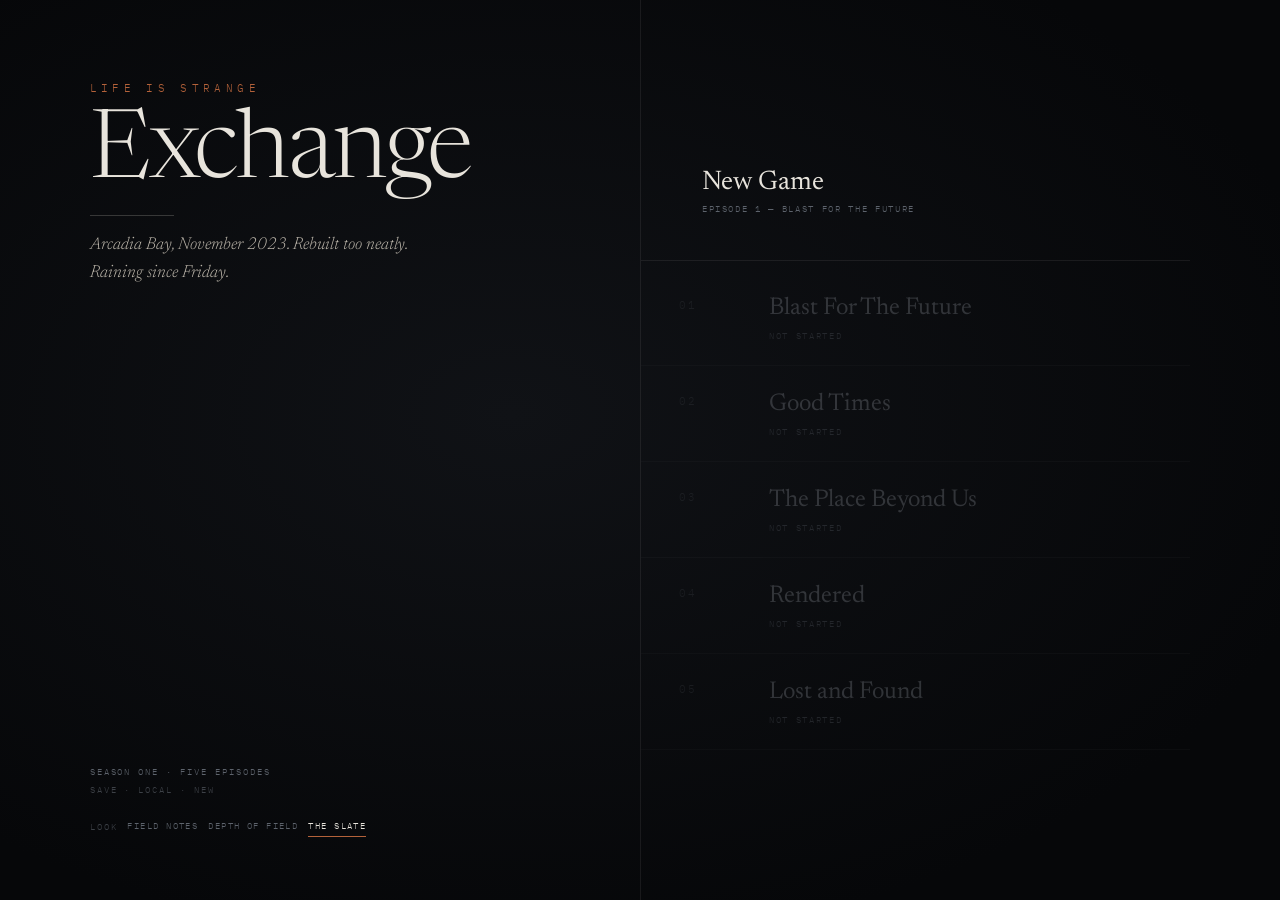
==== commit 4f2bcab4: "Import the full season: 99 scenes, exploration hubs, the other voice Replaces the two hand-expanded " ====
--- a/index.html
+++ b/index.html
@@ -10,6 +10,7 @@
   <link rel="stylesheet" href="css/layout.css">
   <link rel="stylesheet" href="css/dialogue.css">
   <link rel="stylesheet" href="css/choices.css">
+  <link rel="stylesheet" href="css/exploration.css">
   <link rel="stylesheet" href="css/beacon.css">
   <link rel="stylesheet" href="css/anomaly.css">
   <link rel="stylesheet" href="css/journal.css">
@@ -85,6 +86,9 @@
       </div>
     </div>
 
+    <!-- exploration hub -->
+    <div id="exploration" class="exploration" aria-label="Look around" hidden></div>
+
     <!-- enforced silence -->
     <div id="hold" class="hold" hidden><span id="hold-label">holding</span></div>
 
@@ -147,7 +151,19 @@
         </div>
       </div>
     </div>
-    <div id="episode-list" class="title__episodes"></div>
+    <div class="title__right">
+      <div class="title__actions">
+        <button id="btn-continue" class="title__action title__action--primary" hidden>
+          <span class="title__action-label">Continue</span>
+          <span id="continue-where" class="title__action-sub"></span>
+        </button>
+        <button id="btn-new" class="title__action">
+          <span class="title__action-label">New Game</span>
+          <span class="title__action-sub">Episode 1 — Blast For The Future</span>
+        </button>
+      </div>
+      <div id="episode-list" class="title__episodes"></div>
+    </div>
     <p id="menu-note" class="title__note"></p>
   </div>
 
--- a/css/theme.css
+++ b/css/theme.css
@@ -123,3 +123,38 @@
     radial-gradient(ellipse at 62% 66%, rgba(77,122,151,0.18), rgba(0,0,0,0) 48%),
     linear-gradient(200deg, #12151a 0%, #171b21 55%, #0a0c0f 100%);
 }
+
+/* ── Season backgrounds (placeholders). One class per mapped location;
+      `tools/import_episodes.py` assigns them and reports anything unmapped. ── */
+
+.bg--dream {
+  background:
+    radial-gradient(ellipse at 50% 44%, rgba(180,60,60,0.16), rgba(0,0,0,0) 52%),
+    radial-gradient(ellipse at 22% 78%, rgba(77,122,151,0.14), rgba(0,0,0,0) 58%),
+    linear-gradient(180deg, #0a0a0d 0%, #14101a 52%, #060608 100%);
+}
+
+.bg--stairwell      { background: linear-gradient(185deg, #23262b 0%, #1a1d21 55%, #101215 100%); }
+.bg--library        { background: radial-gradient(ellipse at 40% 30%, rgba(217,164,65,0.14), rgba(0,0,0,0) 55%), linear-gradient(150deg, #322c25 0%, #3b342b 45%, #221e19 100%); }
+.bg--principal-office { background: radial-gradient(ellipse at 66% 34%, rgba(217,164,65,0.12), rgba(0,0,0,0) 50%), linear-gradient(130deg, #2f2b26 0%, #38332c 48%, #201d19 100%); }
+.bg--darkroom       { background: radial-gradient(ellipse at 50% 56%, rgba(180,40,40,0.20), rgba(0,0,0,0) 54%), linear-gradient(180deg, #14090b 0%, #1b0d10 52%, #080405 100%); }
+.bg--archive        { background: radial-gradient(ellipse at 30% 22%, rgba(140,145,153,0.14), rgba(0,0,0,0) 52%), linear-gradient(170deg, #212328 0%, #191b1f 55%, #0e1013 100%); }
+.bg--science-lab    { background: radial-gradient(ellipse at 52% 30%, rgba(109,122,92,0.20), rgba(0,0,0,0) 55%), linear-gradient(160deg, #232a26 0%, #1c221e 52%, #101412 100%); }
+.bg--bathroom       { background: linear-gradient(180deg, rgba(232,228,220,0.10), rgba(0,0,0,0) 40%), linear-gradient(140deg, #2a2f31 0%, #333a3c 46%, #1c2022 100%); }
+.bg--taki-room      { background: radial-gradient(ellipse at 44% 40%, rgba(109,122,92,0.22), rgba(0,0,0,0) 56%), linear-gradient(150deg, #262a24 0%, #2e332b 48%, #171a16 100%); }
+.bg--gym            { background: linear-gradient(180deg, rgba(217,164,65,0.10), rgba(0,0,0,0) 42%), linear-gradient(120deg, #2d2a24 0%, #36322a 45%, #1e1c18 100%); }
+.bg--art-corridor   { background: linear-gradient(100deg, #26272b 0%, #2f3135 48%, #1a1c1f 100%); }
+.bg--parking-lot    { background: radial-gradient(ellipse at 62% 76%, rgba(217,164,65,0.14), rgba(0,0,0,0) 46%), linear-gradient(190deg, #1b1e22 0%, #16191d 55%, #0c0e10 100%); }
+.bg--theo-room      { background: radial-gradient(ellipse at 58% 62%, rgba(77,122,151,0.16), rgba(0,0,0,0) 50%), linear-gradient(200deg, #17191e 0%, #1d2026 55%, #0e1013 100%); }
+.bg--riley-room     { background: radial-gradient(ellipse at 42% 44%, rgba(180,98,58,0.14), rgba(0,0,0,0) 54%), linear-gradient(165deg, #26221f 0%, #2d2825 50%, #171513 100%); }
+.bg--calder-house   { background: radial-gradient(ellipse at 48% 40%, rgba(120,90,150,0.16), rgba(0,0,0,0) 54%), linear-gradient(175deg, #1c1a20 0%, #221f28 52%, #100e13 100%); }
+.bg--cross-office   { background: linear-gradient(180deg, rgba(232,228,220,0.08), rgba(0,0,0,0) 44%), linear-gradient(135deg, #23262a 0%, #2b2f34 46%, #15181b 100%); }
+.bg--gazette        { background: radial-gradient(ellipse at 36% 34%, rgba(217,164,65,0.14), rgba(0,0,0,0) 52%), linear-gradient(145deg, #2a2823 0%, #33302a 48%, #1b1a16 100%); }
+.bg--police         { background: radial-gradient(ellipse at 50% 26%, rgba(140,145,153,0.14), rgba(0,0,0,0) 50%), linear-gradient(180deg, #22262b 0%, #1a1e22 55%, #0f1215 100%); }
+.bg--hospital       { background: linear-gradient(180deg, rgba(232,228,220,0.12), rgba(0,0,0,0) 44%), linear-gradient(170deg, #2b3033 0%, #333a3d 48%, #1b1f21 100%); }
+.bg--cliff-path     { background: radial-gradient(ellipse at 60% 28%, rgba(140,145,153,0.18), rgba(0,0,0,0) 55%), linear-gradient(180deg, #363c44 0%, #29303a 48%, #161a20 100%); }
+.bg--beach          { background: radial-gradient(ellipse at 44% 70%, rgba(217,164,65,0.16), rgba(0,0,0,0) 52%), linear-gradient(180deg, #2f3640 0%, #262d36 50%, #14181e 100%); }
+.bg--harbour        { background: radial-gradient(ellipse at 56% 66%, rgba(77,122,151,0.26), rgba(0,0,0,0) 58%), linear-gradient(180deg, #1a222b 0%, #141c24 52%, #0a0e13 100%); }
+.bg--car            { background: radial-gradient(ellipse at 50% 40%, rgba(217,164,65,0.12), rgba(0,0,0,0) 48%), linear-gradient(190deg, #14171c 0%, #1a1e24 52%, #0b0d10 100%); }
+.bg--bowling        { background: radial-gradient(ellipse at 46% 36%, rgba(180,98,58,0.22), rgba(0,0,0,0) 54%), linear-gradient(150deg, #2b2119 0%, #34281d 48%, #1a1310 100%); }
+.bg--airport        { background: linear-gradient(180deg, rgba(232,228,220,0.11), rgba(0,0,0,0) 46%), linear-gradient(160deg, #2a2e33 0%, #32373d 48%, #1a1d21 100%); }
--- a/css/dialogue.css
+++ b/css/dialogue.css
@@ -83,6 +83,43 @@
   opacity: 0.92;
   letter-spacing: 0.012em;
 }
+
+/* The other voice. Not a person in the room, so it gets no accent hue and no
+   portrait — it reads like Fiz's own thoughts wearing someone else's grammar. */
+.dialogue.is-other .dialogue__rule { display: none; }
+
+.dialogue.is-other .dialogue__speaker {
+  color: rgba(200, 120, 120, 0.72);
+  letter-spacing: 0.42em;
+}
+
+.dialogue.is-other .dialogue__line {
+  font-family: var(--font-display);
+  font-weight: 300;
+  font-style: italic;
+  font-size: clamp(15px, 1.55cqw, 26px);
+  color: #d9c2c2;
+  letter-spacing: 0.014em;
+  text-shadow: 0 0 26px rgba(180, 60, 60, 0.14);
+}
+
+/* A held shot with no dialogue in it. Camera language, not speech. */
+.dialogue.is-direction .dialogue__speaker-row { display: none; }
+
+.dialogue.is-direction .dialogue__line {
+  font-family: var(--font-mono);
+  font-weight: 300;
+  font-size: clamp(11px, 1.02cqw, 15px);
+  line-height: 1.85;
+  letter-spacing: 0.16em;
+  text-transform: uppercase;
+  color: var(--fog);
+}
+
+.stage[data-dir="C"] .dialogue.is-direction::before,
+.stage[data-dir="C"] .dialogue.is-other::before { opacity: 0.18; }
+
+.stage[data-dir="C"] .dialogue.is-direction .dialogue__speaker-row { display: block; visibility: hidden; }
 
 /* enforced silence — the plate recedes rather than sitting there empty */
 .dialogue.is-holding { opacity: 0.16; transition: opacity 900ms var(--ease); }
--- a/css/choices.css
+++ b/css/choices.css
@@ -158,6 +158,32 @@
   animation: none;
 }
 
+/* a key choice sits heavier in the frame */
+.choices[data-weight="key"] .choices__prompt,
+.choices[data-weight="defining"] .choices__prompt,
+.choices[data-weight="final"] .choices__prompt { color: var(--accent); }
+
+.choices[data-weight="defining"],
+.choices[data-weight="final"] { background: rgba(4, 5, 7, 0.78); }
+
+/* timed choices — four in the season. Running out is a decision too. */
+.choices__timer {
+  position: absolute;
+  left: 0;
+  right: 0;
+  top: 0;
+  height: 2px;
+  background: rgba(232, 228, 220, 0.08);
+  overflow: hidden;
+}
+
+.choices__timer-fill {
+  height: 100%;
+  background: var(--accent);
+  transform-origin: left;
+  transform: scaleX(1);
+}
+
 .choices__legend {
   display: flex;
   gap: 22px;
--- a/css/exploration.css
+++ b/css/exploration.css
@@ -0,0 +1,118 @@
+/* Exploration hubs — a room Fiz stands in and looks at things.
+   Hotspots are labels, not objects: this is a game about noticing, not hunting
+   pixels. They sit above the dialogue so a thought can play underneath. */
+
+.exploration {
+  position: absolute;
+  left: 0;
+  right: 0;
+  top: 16cqh;
+  bottom: 34cqh;
+  z-index: 8;
+  display: flex;
+  flex-direction: column;
+  gap: 2.4cqh;
+  padding: 0 8cqw;
+  overflow-y: auto;
+  transition: opacity var(--med) var(--ease);
+}
+
+/* while a thought is playing, the room recedes so the words own the frame */
+.exploration.is-reading { opacity: 0.18; pointer-events: none; }
+
+.expl__head { display: flex; align-items: baseline; gap: 14px; flex-wrap: wrap; }
+.expl__tick { width: 22px; height: 1px; background: var(--accent); align-self: center; }
+
+.expl__prompt {
+  flex: 1;
+  min-width: 12ch;
+  font-family: var(--font-display);
+  font-weight: 300;
+  font-style: italic;
+  font-size: clamp(14px, 1.5cqw, 24px);
+  line-height: 1.5;
+  color: var(--bone-dim);
+  text-wrap: pretty;
+}
+
+.expl__count {
+  font-family: var(--font-mono);
+  font-size: clamp(8px, 0.72cqw, 11px);
+  letter-spacing: 0.24em;
+  text-transform: uppercase;
+  color: var(--fog-dim);
+}
+
+.expl__grid {
+  display: grid;
+  grid-template-columns: repeat(auto-fit, minmax(min(230px, 100%), 1fr));
+  gap: 1.6cqh 3cqw;
+  align-content: start;
+}
+
+.spot {
+  text-align: left;
+  display: flex;
+  flex-direction: column;
+  gap: 7px;
+  padding: 0.4cqh 0;
+  opacity: 0;
+  transform: translateY(8px);
+  transition: opacity var(--med) var(--ease), transform var(--med) var(--ease);
+}
+
+.spot.is-in { opacity: 0.55; transform: none; }
+
+.spot__label {
+  font-family: var(--font-body);
+  font-weight: 300;
+  font-size: clamp(14px, 1.3cqw, 21px);
+  line-height: 1.35;
+  color: var(--bone);
+  transition: letter-spacing var(--med) var(--ease), color var(--med) var(--ease);
+}
+
+.spot__rule {
+  height: 1px;
+  width: 0;
+  background: var(--accent);
+  transition: width var(--med) var(--ease);
+}
+
+.spot:hover, .spot:focus-visible { opacity: 1; outline: none; }
+.spot:hover .spot__rule, .spot:focus-visible .spot__rule { width: 100%; }
+.spot:hover .spot__label { letter-spacing: -0.004em; }
+
+/* looked at once — there may still be a second thing to find */
+.spot.is-seen { opacity: 0.36; }
+.spot.is-seen .spot__label { color: var(--bone-dim); }
+.spot.is-seen .spot__rule { width: 100%; background: rgba(140, 145, 153, 0.35); }
+
+/* nothing left here */
+.spot.is-spent { opacity: 0.2; }
+.spot.is-spent .spot__label { color: var(--fog); text-decoration: line-through; text-decoration-thickness: 1px; }
+.spot.is-spent:hover { opacity: 0.32; }
+.spot.is-spent .spot__rule { background: rgba(140, 145, 153, 0.2); }
+
+.expl__done {
+  align-self: flex-start;
+  margin-top: 1cqh;
+  padding: 9px 20px;
+  font-family: var(--font-mono);
+  font-size: clamp(9px, 0.8cqw, 12px);
+  letter-spacing: 0.24em;
+  text-transform: uppercase;
+  color: var(--accent);
+  border: 1px solid var(--accent);
+  animation: riseIn var(--med) var(--ease) both;
+  transition: background var(--fast);
+}
+
+.expl__done:hover { background: rgba(180, 98, 58, 0.1); }
+
+.stage.is-exploring .portrait { filter: brightness(0.24) saturate(0.3) blur(2px); }
+
+@media (max-width: 720px) {
+  .exploration { top: 12cqh; bottom: 40cqh; padding: 0 6cqw; }
+  .expl__grid { grid-template-columns: 1fr; }
+}
--- a/css/title.css
+++ b/css/title.css
@@ -80,14 +80,57 @@
 .title__dir:hover { color: var(--bone-dim); }
 .title__dir.is-on { color: var(--bone); border-bottom-color: var(--accent); }
 
-/* ===== Episode select ===== */
-.title__episodes {
+/* ===== Right column ===== */
+.title__right {
   display: flex;
   flex-direction: column;
   justify-content: center;
+  gap: 3vh;
   padding: 6vh 7vw 6vh 0;
   border-left: 1px solid var(--hairline);
   overflow-y: auto;
+}
+
+.title__actions { display: flex; flex-direction: column; gap: 1px; padding-left: 3vw; }
+
+.title__action {
+  text-align: left;
+  display: flex;
+  flex-direction: column;
+  gap: 6px;
+  padding: 2vh 2vw 2vh 1.6vw;
+  border-left: 2px solid transparent;
+  transition: border-color var(--fast) var(--ease), background var(--fast) var(--ease);
+}
+
+.title__action:hover { border-left-color: var(--accent); background: rgba(232, 228, 220, 0.03); }
+
+.title__action-label {
+  font-family: var(--font-display);
+  font-weight: 400;
+  font-size: clamp(20px, 2.1vw, 34px);
+  line-height: 1.1;
+  color: var(--bone);
+}
+
+.title__action-sub {
+  font-family: var(--font-mono);
+  font-size: clamp(8px, 0.72vw, 11px);
+  letter-spacing: 0.18em;
+  text-transform: uppercase;
+  color: var(--fog-dim);
+}
+
+.title__action--primary { border-left-color: var(--accent); }
+.title__action--primary .title__action-sub { color: var(--amber-warm); }
+
+/* ===== Episode select ===== */
+.title__episodes {
+  display: flex;
+  flex-direction: column;
+  overflow-y: auto;
+  padding-top: 1vh;
+  border-top: 1px solid var(--hairline);
 }
 
 .episode {
@@ -158,6 +201,7 @@
 @media (max-width: 860px) {
   .title { grid-template-columns: 1fr; overflow-y: auto; }
   .title__left { padding: 6vh 7vw 3vh; }
-  .title__episodes { border-left: none; border-top: 1px solid var(--hairline); padding: 2vh 7vw 6vh; }
+  .title__right { border-left: none; border-top: 1px solid var(--hairline); padding: 2vh 7vw 6vh; }
+  .title__actions { padding-left: 0; }
   .episode { grid-template-columns: 12vw 1fr; padding-left: 0; }
 }
